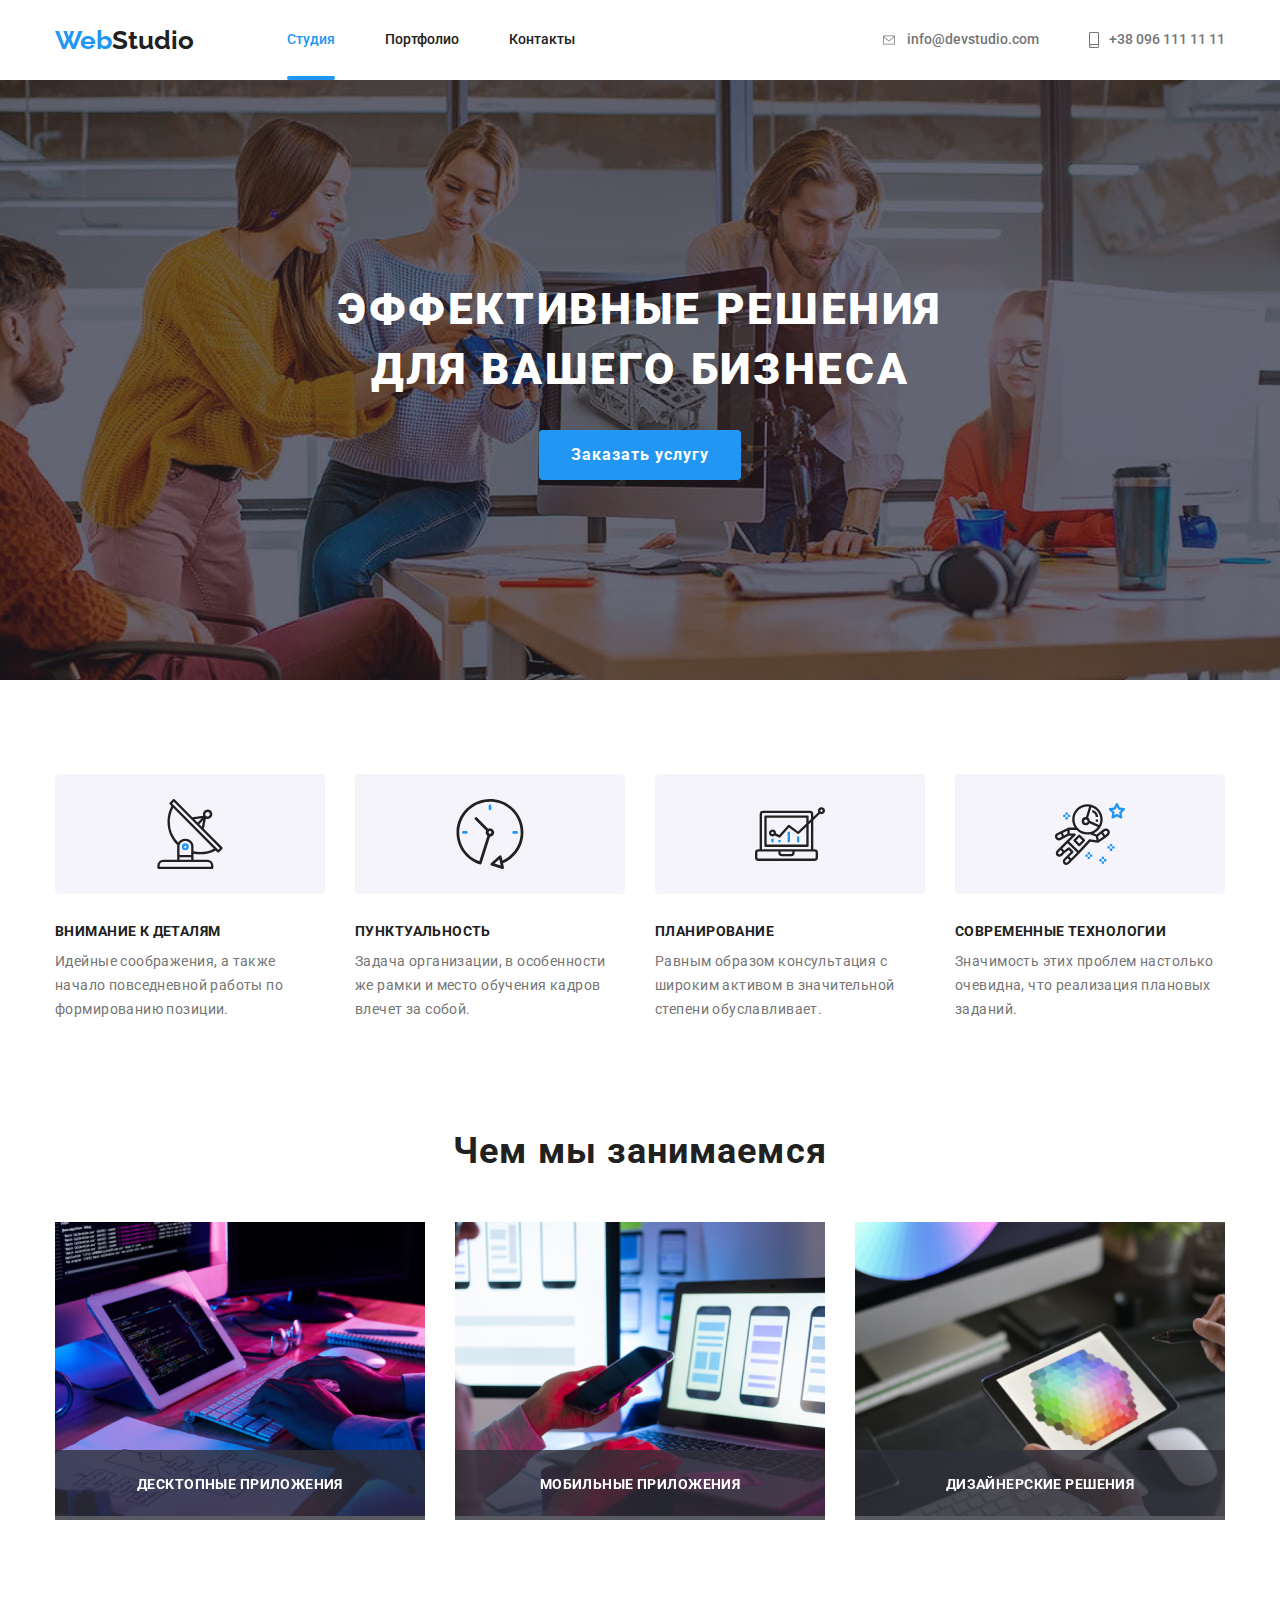
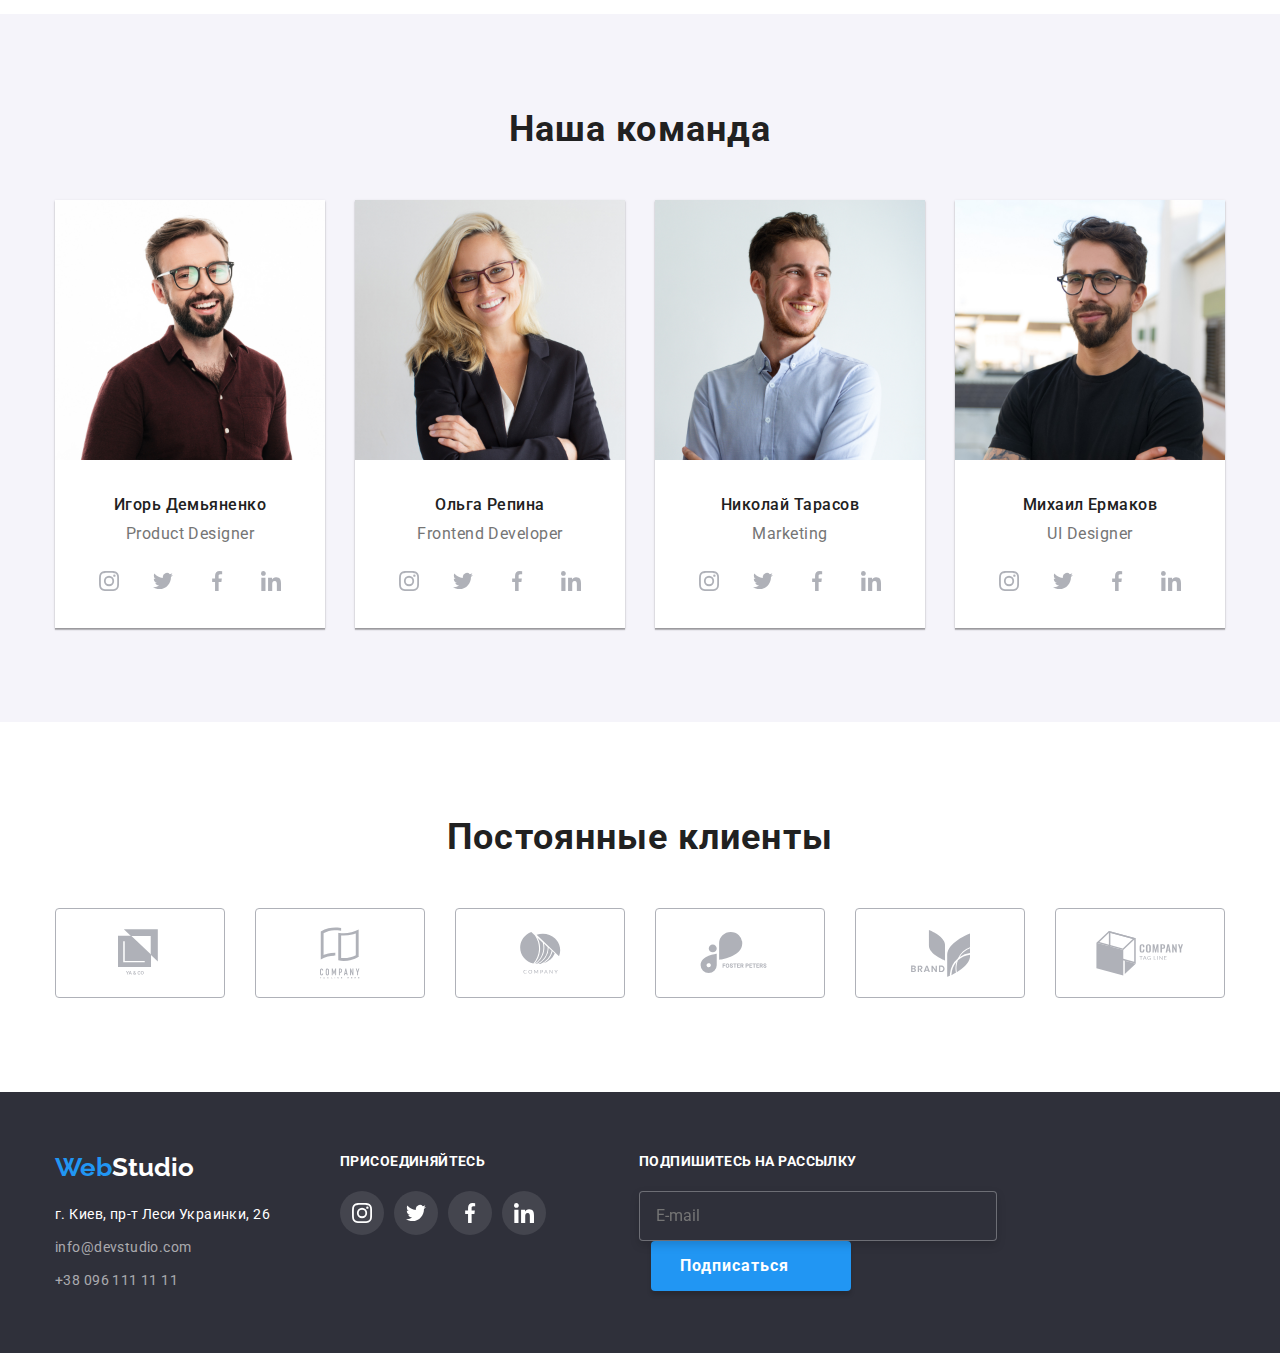
==== index.html @ e648db48 "add form to footer" ====
<!DOCTYPE html>
<html lang="ru">
<head>
    <meta charset="UTF-8">
    <meta name="viewport" content="width=device-width, initial-scale=1.0">
    <title>Document</title>
    <link rel="preconnect" href="https://fonts.gstatic.com">
    <link rel="preconnect" href="https://fonts.gstatic.com">
    <link href="https://fonts.googleapis.com/css2?family=Raleway:wght@700&family=Roboto:wght@400;500;700;900&display=swap"
      rel="stylesheet">
      <link rel="stylesheet" href="https://cdnjs.cloudflare.com/ajax/libs/modern-normalize/0.6.0/modern-normalize.min.css">
    <link rel="stylesheet" href="./css/style.css">
</head>
<body>
  
    <!-- Шапка сайта -->
    <header>
      <div class="container">
        <nav class="main-nav">
              <a href="" class="logo"><span class="logo-web">Web</span>Studio</a>
          <ul class="list-nav">
            <li class="item"><a href="./index.html" class="link transition current">Студия</a></li>
            <li class="item"><a href="./portfolio.html" class="link transition">Портфолио</a></li>
            <li class="item"><a href="" class="link transition">Контакты</a></li>
          </ul>
          <ul class="contact-nav">
            <li class="item">
              <a href="info@devstudio.com" class="link transition">
                <svg class="envelope-icon">
                  <use href="./images/symbol-defs-1.svg#icon-envelope-hover"></use>
                </svg>
                <p class="contact-name">info@devstudio.com</p>
              </a>
            </li>
            <li class="item">
              <a href="tel:+380961111111" class="link transition">
                <svg class="smartphone-icon">
                  <use href="./images/symbol-defs-1.svg#icon-smartphone"></use>
                </svg>
                <p class="contact-name">+38 096 111 11 11</p>
              </a>
            </li>
          </ul>
       </nav>
    </div>
    </header>

    <main>

      <!-- Секция Герой -->
      <section class="section-hero">
        <div class="container">
        <h1 class="title-hero">Эффективные решения <br> для вашего бизнеса</h1>
        <button class="button" href="" data-modal-open>Заказать услугу</button>
        <div class="backdrop is-hidden" data-modal>
          <div class="modal">
            <button class="button-close" data-modal-close>
              <svg width="11" height="11">
                <use href="./images/symbol-defs-1.svg#icon-vector-1"></use>
              </svg>
            </button>
          </div>
        </div>
        </div>
      </section>

      <!-- Секция особенностей -->
      <section>
        <!-- <h2></h2> -->
        <div class="container">
        <ul class="features">
          <li class="feature-item">
            <div class="container-icon">        
               <svg class="icon-feature">
                 <use href="./images/symbol-defs-1.svg#icon-antenna"></use>
               </svg>
            </div>
            <h3 class="title-feature">Внимание к деталям</h3>
            <p class="feature-description">Идейные соображения, а также начало повседневной работы по формированию позиции.</p>
          </li>
          <li class="feature-item">
            <div class="container-icon">
              <svg class="icon-feature">
                <use href="./images/symbol-defs-1.svg#icon-clock"></use>
              </svg>
            </div>
            <h3 class="title-feature">Пунктуальность</h3>
            <p class="feature-description">Задача организации, в особенности же рамки и место обучения кадров влечет за собой.</p>
          </li>
          <li class="feature-item">
            <div class="container-icon">
              <svg class="icon-feature">
                <use href="./images/symbol-defs-1.svg#icon-diagram"></use>
              </svg>
            </div>
            <h3 class="title-feature">Планирование</h3>
            <p class="feature-description">Равным образом консультация с широким активом в значительной степени обуславливает.</p>
          </li>
          <li class="feature-item">
            <div class="container-icon">
              <svg class="icon-feature">
                <use href="./images/symbol-defs-1.svg#icon-astronaut"></use>
              </svg>
            </div>
            <h3 class="title-feature">Современные технологии</h3>
            <p class="feature-description">Значимость этих проблем настолько очевидна, что реализация плановых заданий.</p>
          </li>
        </ul>
        </div>
      </section>

      <!-- Секция Чем мы занимаемся -->
      <section>
        <h2 class="title-section-work">Чем мы занимаемся</h2>
        <div class="container">
        <ul class="list-work">
          <li class="item-work">
            <img src="./images/box-1.png" alt="" width="370">
            <p class="text-work">Десктопные приложения</p>
          </li>
          <li class="item-work">
            <img src="./images/box-2.png" alt="" width="370">
            <p class="text-work">Мобильные приложения</p>
          </li>
          <li class="item-work">
            <img src="./images/box-3.png" alt="" width="370">
            <p class="text-work">Дизайнерские решения</p>
          </li>
        </ul>
        </div>
      </section>

      <!-- Секция Наша команда -->
      <section class="team">
        <div class="container">
          <h2 class="title-section">Наша команда</h2>
          <ul class="team-list">
            <li class="team-item">
              <img src="./images/img.jpg" alt="" width="270">
              <h3 class="title-team">Игорь Демьяненко</h3>
              <p class="team-profession">Product Designer</p>
              <ul class="list-team-icon">
                <li class="list-icon">
                  <a class="link-icon transition" href="">
                    <svg class="team-icon">
                      <use href="./images/symbol-defs-1.svg#icon-instagram-1"></use>
                    </svg>
                 </a>
               </li>
               <li class="list-icon">
                <a class="link-icon transition" href="">
                  <svg class="team-icon">
                    <use href="./images/symbol-defs-1.svg#icon-twitter-1"></use>
                  </svg>
                </a>
               </li>
               <li class="list-icon">
                <a class="link-icon transition" href="">
                  <svg class="team-icon">
                    <use href="./images/symbol-defs-1.svg#icon-facebook-2"></use>
                  </svg>
                </a>
               </li>
               <li class="list-icon">
                 <a class="link-icon transition" href="">
                   <svg class="team-icon">
                     <use href="./images/symbol-defs-1.svg#icon-linkedin-2"></use>
                   </svg>
                 </a>
               </li>
              </ul>
            </li>
            <li class="team-item">
               <img src="./images/img-11.jpg" alt="" width="270">
               <h3 class="title-team">Ольга Репина</h3>
               <p class="team-profession">Frontend Developer</p>
              <ul class="list-team-icon">
                <li class="list-icon">
                  <a class="link-icon transition" href="">
                    <svg class="team-icon">
                      <use href="./images/symbol-defs-1.svg#icon-instagram-1"></use>
                    </svg>
                  </a>
                </li>
                <li class="list-icon">
                  <a class="link-icon transition" href="">
                    <svg class="team-icon">
                      <use href="./images/symbol-defs-1.svg#icon-twitter-1"></use>
                    </svg>
                  </a>
                </li>
                <li class="list-icon">
                  <a class="link-icon transition" href="">
                    <svg class="team-icon">
                      <use href="./images/symbol-defs-1.svg#icon-facebook-2"></use>
                    </svg>
                  </a>
                </li>
                <li class="list-icon">
                  <a class="link-icon transition" href="">
                    <svg class="team-icon">
                      <use href="./images/symbol-defs-1.svg#icon-linkedin-2"></use>
                    </svg>
                  </a>
                </li>
              </ul>
            </li>
            <li class="team-item">
               <img src="./images/img-12.jpg" alt="" width="270">
               <h3 class="title-team">Николай Тарасов</h3>
               <p class="team-profession">Marketing</p>
              <ul class="list-team-icon">
                <li class="list-icon">
                  <a class="link-icon transition" href="">
                    <svg class="team-icon">
                      <use href="./images/symbol-defs-1.svg#icon-instagram-1"></use>
                    </svg>
                  </a>
                </li>
                <li class="list-icon">
                  <a class="link-icon transition" href="">
                    <svg class="team-icon">
                      <use href="./images/symbol-defs-1.svg#icon-twitter-1"></use>
                    </svg>
                  </a>
                </li>
                <li class="list-icon">
                  <a class="link-icon transition" href="">
                    <svg class="team-icon">
                      <use href="./images/symbol-defs-1.svg#icon-facebook-2"></use>
                    </svg>
                  </a>
                </li>
                <li class="list-icon">
                  <a class="link-icon transition" href="">
                    <svg class="team-icon">
                      <use href="./images/symbol-defs-1.svg#icon-linkedin-2"></use>
                    </svg>
                  </a>
                </li>
              </ul>
            </li>
            <li class="team-item">
              <img src="./images/img-13.jpg" alt="" width="270">
              <h3 class="title-team">Михаил Ермаков</h3>
              <p class="team-profession">UI Designer</p>
              <ul class="list-team-icon">
                <li class="list-icon">
                  <a class="link-icon transition" href="">
                    <svg class="team-icon">
                      <use href="./images/symbol-defs-1.svg#icon-instagram-1"></use>
                    </svg>
                  </a>
                </li>
                <li class="list-icon">
                  <a class="link-icon transition" href="">
                    <svg class="team-icon">
                      <use href="./images/symbol-defs-1.svg#icon-twitter-1"></use>
                    </svg>
                  </a>
                </li>
                <li class="list-icon">
                  <a class="link-icon transition" href="">
                    <svg class="team-icon">
                      <use href="./images/symbol-defs-1.svg#icon-facebook-2"></use>
                    </svg>
                  </a>
                </li>
                <li class="list-icon">
                  <a class="link-icon transition" href="">
                    <svg class="team-icon">
                      <use href="./images/symbol-defs-1.svg#icon-linkedin-2"></use>
                    </svg>
                  </a>
                </li>
              </ul>
           </li>
          </ul>
        </div>
      </section>

      <!-- Секция постоянные клиенты -->
      <section>
        <div class="container">
          <h2 class="title-section">Постоянные клиенты</h2>
           <ul class="client-list">
             <li class="client-item">
               <a class="client-link transition" href="">
                 <svg class="client-icon" width="44" height="49">
                   <use href="./images/symbol-defs-1.svg#icon-logo-1"></use>
                 </svg>
               </a>
              </li>
              <li class="client-item">
              <a class="client-link transition" href="">
                <svg class="client-icon" width="40" height="52">
                  <use href="./images/symbol-defs-1.svg#icon-logo-2"></use>
                </svg>
              </a>
              </li>
              <li class="client-item">
              <a class="client-link transition" href="">
                <svg class="client-icon" width="41" height="42">
                  <use href="./images/symbol-defs-1.svg#icon-logo-3"></use>
                </svg>
              </a>
              </li>
              <li class="client-item">
              <a class="client-link transition" href="">
                <svg class="client-icon" width="80" height="42">
                  <use href="./images/symbol-defs-1.svg#icon-logo-4"></use>
                </svg>
              </a>
              </li>
              <li class="client-item">
              <a class="client-link transition" href="">
                <svg class="client-icon" width="59" height="47">
                  <use href="./images/symbol-defs-1.svg#icon-logo-5"></use>
                </svg>
              </a>
              </li>
              <li class="client-item">
              <a class="client-link transition" href="">
                <svg class="client-icon" width="88" height="45">
                  <use href="./images/symbol-defs-1.svg#icon-logo-6"></use>
                </svg>
              </a>
              </li>
           </ul>
        </div>
      </section>
    </main>

    <!-- Футер -->
    <footer class="footer">
      <div class="container footer-container">
        <div>
      <a href="" class="logo"><span class="logo-web">Web</span><span class="logo-studio">Studio</span>
      </a>
      <address class="address">
        <ul class="address-footer">
          <li class="contact-address"><p>г. Киев, пр-т Леси Украинки, 26</p></li>
          <li class="footer-mail"><a href="">info@devstudio.com</a></li>
          <li><a href="">+38 096 111 11 11</a></li>
        </ul>
      </address>
      </div>
      <div class="footer-socials">
        <b class="join">Присоединяйтесь</b>
        <ul class="social-list">
          <li class="social-item">
            <a class="social-link transition" href="">
              <svg class="social-icon">
                <use href="./images/symbol-defs-1.svg#icon-instagram-2"></use>
              </svg>
            </a>
          </li>
          <li class="social-item">
            <a class="social-link transition" href="">
              <svg class="social-icon">
                <use href="./images/symbol-defs-1.svg#icon-twitter-2"></use>
              </svg>
            </a>
          </li>
          <li class="social-item">
            <a class="social-link transition" href="">
              <svg class="social-icon">
                <use href="./images/symbol-defs-1.svg#icon-facebook-1"></use>
              </svg>
            </a>
          </li>
          <li class="social-item">
            <a class="social-link transition" href="">
              <svg class="social-icon">
                <use href="./images/symbol-defs-1.svg#icon-linkedin-1"></use>
              </svg>
            </a>
          </li>
        </ul>
       </div>
          <form class="footer-form">
            <b class="join">Подпишитесь на рассылку</b>
            <div class="form-mail">
              <label for="mail"></label>
              <input type="email" name="mail" placeholder="E-mail" id="mail">
            </div>
            <button type="button" class="footer-button">Подписаться</button>
           </form>
     </div>
    </footer>

    <script src="./js/modal.js"></script>
</body>
 </html>
---- css/style.css ----
:root {
  /* background */
  --primary-white-color: #ffffff;
  --c-dark-color: #2f303a;
  --c-light-grey-color: #f5f4fa;
  --link-accent-color: var(--accent-color);
  --social-icon-color: rgb(255, 255, 255, 0.1);
  --overlay-accent-color: rgba(33, 150, 243, 0.9);
  --backdrop-grey-color: rgb(47, 48, 58, 0.5);

  /* text */
  --primary-text-color: #212121;
  --title-text-color: #757575;
  --accent-color: #2196f3;
  --text-white-color: var(--primary-white-color);
  --text-black-color: #000000;
  --text-dark-color: rgb(255, 255, 255, 0.6);
  --main-icon-color: #afb1b8;
  --overlay-white-color: var(--primary-white-color);
  --section-work-color: rgba(47, 48, 58, 0.8);
}

/* Утилиты */

body {
  background-color: var(--primary-white-color);
  color: var(--primary-text-color);
  font-family: "Roboto", sans-serif;
}

a {
  color: inherit;
  text-decoration: none;
}

.transition {
  transition: color 250ms cubic-bezier(0.4, 0, 0.2, 1);
}

.container {
  width: 1200px;
  padding-left: 15px;
  padding-right: 15px;
  margin-left: auto;
  margin-right: auto;
  margin: 0 auto;
}

ul {
  padding: 0;
  margin: 0;
  list-style: none;
}

/* logo */

.logo {
  color: var(--primary-black-color);
  font-family: "Raleway", sans-serif;
  font-weight: 700;
  font-size: 26px;
  line-height: 1.19;
}

.logo-web {
  color: var(--accent-color);
}

.logo-studio {
  color: var(--text-white-color);
}

/* header */

.main-nav {
  display: flex;
  align-items: center;
}

.link {
  display: flex;
  align-items: center;
  padding-top: 32px;
  padding-bottom: 32px;
  font-weight: 500;
  font-size: 14px;
  line-height: 1.14;
}

.list-nav {
  display: flex;
  margin-left: 93px;
}

.list-nav .item:not(:last-child) {
  margin-right: 50px;
}

.contact-nav {
  display: flex;
  margin-left: auto;
  color: var(--title-text-color);
}

.contact-nav .item + .item {
  margin-left: 50px;
}

.link:hover,
.link:focus {
  color: var(--accent-color);
}

.list-nav .link.current {
  color: var(--accent-color);
}

.current {
  position: relative;
}

.current::after {
  content: "";
  position: absolute;
  left: 0;
  bottom: 0;
  width: 100%;
  height: 4px;
  background-color: var(--accent-color);
  border-radius: 2px;
}

.envelope-icon {
  margin-right: 10px;
  fill: currentColor;
  width: 16px;
  height: 12px;
}

.smartphone-icon {
  margin-right: 10px;
  fill: currentColor;
  width: 10px;
  height: 16px;
}

.contact-name {
  margin: 0;
}

/* Section Hero */

.section-hero {
  max-width: 1600px;
  height: 600px;
  padding: 200px 0;
  margin-left: auto;
  margin-right: auto;
  background-color: var(--c-dark-color);
  background-image: linear-gradient(
      to right,
      rgba(47, 48, 58, 0.4),
      rgba(47, 48, 58, 0.4)
    ),
    url("../images/Img31.jpg");
  background-repeat: no-repeat;
  background-position: center;
  background-size: cover;
  text-align: center;
}

.title-hero {
  margin-bottom: 30px;
  margin-top: 0;
  color: var(--text-white-color);
  font-weight: 900;
  font-size: 44px;
  line-height: 1.36;
  text-align: center;
  text-transform: uppercase;
  letter-spacing: 0.06em;
}

.button {
  display: inline-block;
  padding: 10px 32px;
  background-color: var(--accent-color);
  color: var(--text-white-color);
  font-weight: 700;
  font-size: 16px;
  line-height: 1.87;
  letter-spacing: 0.06em;
  border-radius: 4px;
  border: none;
  cursor: pointer;
}

/* Section features */

.features {
  display: flex;
  padding-top: 94px;
  padding-bottom: 94px;
}

.container-icon {
  margin-bottom: 30px;
  padding: 25px 100px;
  height: 120px;
  background-color: var(--c-light-grey-color);
  border-radius: 4px;
}

.icon-feature {
  width: 70px;
  height: 70px;
  margin: 0;
}

.features .feature-item {
  width: 270px;
}

.features .feature-item:not(:last-child) {
  margin-right: 30px;
}

.title-feature {
  margin-top: 0;
  margin-bottom: 10px;
  font-weight: 700;
  font-size: 14px;
  line-height: 1.14;
  letter-spacing: 0.03em;
  text-transform: uppercase;
}

.feature-description {
  margin-top: 10px;
  color: var(--title-text-color);
  font-size: 14px;
  line-height: 1.71;
  letter-spacing: 0.03em;
}

/* Section Чем мы занимаемся */

.title-section-work {
  margin-bottom: 50px;
  margin-top: 0;
  font-weight: 700;
  font-size: 36px;
  line-height: 1.17;
  text-align: center;
  letter-spacing: 0.03em;
}

.list-work {
  display: flex;
  align-items: center;
  padding-bottom: 94px;
}

.item-work {
  position: relative;
}

.list-work .item-work:not(:last-child) {
  margin-right: 30px;
}

.text-work {
  position: absolute;
  bottom: 0;
  margin: 0;
  padding-top: 27px;
  padding-bottom: 27px;
  height: 70px;
  width: 100%;
  font-weight: 700;
  font-size: 14px;
  line-height: 1.14;
  text-align: center;
  letter-spacing: 0.03em;
  text-transform: uppercase;

  color: var(--text-white-color);
  background-color: var(--section-work-color);
}

/* Section our team */

.team {
  background-color: var(--c-light-grey-color);
}

.title-section {
  margin-bottom: 50px;
  margin-top: 0;
  padding-top: 94px;
  font-weight: 700;
  font-size: 36px;
  line-height: 1.17;
  text-align: center;
  letter-spacing: 0.03em;
}

.team-list {
  display: flex;
  align-items: center;
  padding-bottom: 94px;
}

.team-list .team-item:not(:last-child) {
  margin-right: 30px;
}

.team-item {
  padding-bottom: 30px;
  height: 428px;
  background-color: var(--primary-white-color);
  box-shadow: 0px 1px 3px rgba(0, 0, 0, 0.12), 0px 1px 1px rgba(0, 0, 0, 0.14),
    0px 2px 1px rgba(0, 0, 0, 0.2);
}

.title-team {
  margin-top: 30px;
  margin-bottom: 10px;
  font-weight: 500;
  font-size: 16px;
  line-height: 1.19;
  letter-spacing: 0.03em;
  text-align: center;
}

.team-profession {
  margin-top: 0;
  color: var(--title-text-color);
  font-size: 16px;
  line-height: 1.19;
  letter-spacing: 0.03em;
  text-align: center;
}

/* Modal */

.backdrop {
  position: fixed;
  top: 0;
  left: 0;
  width: 100%;
  height: 100%;
  background-color: var(--backdrop-grey-color);

  opacity: 1;
  transition: opacity 250ms cubic-bezier(0.4, 0, 0.2, 1);
}

.backdrop.is-hidden {
  opacity: 0;
  pointer-events: none;
}

.backdrop.is-hidden .modal {
  transform: translate(-50%, -50%) scale(0.9);
}

.modal {
  position: absolute;
  top: 50%;
  left: 50%;

  min-width: 528px;
  min-height: 581px;
  background-color: var(--primary-white-color);
  box-shadow: 0px 1px 3px rgba(0, 0, 0, 0.12), 0px 1px 1px rgba(0, 0, 0, 0.14),
    0px 2px 1px rgba(0, 0, 0, 0.2);
  border-radius: 4px;

  transform: translate(-50%, -50%) scale(1);
  transition: transform 250ms cubic-bezier(0.4, 0, 0.2, 1);
}

.button-close {
  position: absolute;
  top: 8px;
  right: 8px;
  width: 30px;
  height: 30px;
  background-color: var(--primary-white-color);
  border: 1px solid rgba(0, 0, 0, 0.1);
  border-radius: 50%;
  cursor: pointer;
}

.list-team-icon {
  display: flex;
  margin-left: 32px;
  margin-right: 32px;
  margin-bottom: 30px;
}

.list-team-icon .list-icon:not(:last-child) {
  margin-right: 10px;
}

.list-icon {
  width: 44px;
  height: 44px;
}

.link-icon {
  display: flex;
  align-items: center;
  justify-content: center;
  width: 44px;
  height: 44px;
  border-radius: 50%;
}

.link-icon {
  background-color: var(--primary-white-color);
  fill: var(--main-icon-color);
  transition-property: background-color;
}

.link-icon:hover,
.link-icon:focus {
  background-color: var(--link-accent-color);
  fill: var(--text-white-color);
}

.team-icon {
  width: 20px;
  height: 20px;
}

/* Clients Section */

.client-list {
  display: flex;
  padding-bottom: 94px;
}

.client-item {
  width: 170px;
  height: 90px;
}

.client-item:not(:last-child) {
  margin-right: 30px;
}

.client-link {
  display: flex;
  justify-content: center;
  align-items: center;
  border: 1px solid #afb1b8;
  box-sizing: border-box;
  border-radius: 4px;
  height: 100%;
  fill: var(--main-icon-color);
  transition-property: border-color;
}

.client-link:hover,
.client-link:focus {
  fill: var(--accent-color);
  border-color: var(--accent-color);
}

/* Footer */

.footer {
  background-color: var(--c-dark-color);
  padding-top: 60px;
  padding-bottom: 60px;
}

.footer-container {
  display: flex;
}

.address {
  display: flex;
  flex-direction: column;
}

.address-footer {
  color: var(--text-dark-color);
  font-style: normal;
  font-size: 14px;
  line-height: 1.71;
  letter-spacing: 0.03em;
}

.contact-address {
  margin-top: 20px;
  margin-bottom: 9px;
  color: var(--text-white-color);
}

.contact-address p {
  margin: 0;
}

.footer-mail {
  margin-bottom: 9px;
}

.footer-socials {
  margin-left: 70px;
}

.social-link {
  display: flex;
  align-items: center;
  justify-content: center;
  width: 44px;
  height: 44px;
  border-radius: 50%;
  background-color: var(--social-icon-color);
  transition-property: background-color;
}

.social-link:hover,
.social-link:focus {
  background-color: var(--link-accent-color);
}

.join {
  font-family: Roboto;
  font-style: normal;
  font-weight: 700;
  font-size: 14px;
  line-height: 1.14;
  letter-spacing: 0.03em;
  text-transform: uppercase;
  color: var(--text-white-color);
}

.social-list {
  display: flex;
  margin-top: 20px;
}

.social-list .social-item:not(:last-child) {
  margin-right: 10px;
}

.social-item {
  width: 44px;
  height: 44px;
}

.social-icon {
  width: 20px;
  height: 20px;
}

/* Footer Form */

.footer-form {
  margin-left: 93px;
  width: 570px;
  height: auto;
}

.form-mail {
  margin-top: 20px;
  margin-right: 0;
  width: 358px;
  height: 50px;
}

.form-mail input {
  position: absolute;
  width: 358px;
  height: 50px;

  padding-top: 15px;
  padding-bottom: 15px;
  padding-left: 16px;
  border: 1px solid rgba(255, 255, 255, 0.3);
  filter: drop-shadow(0px 4px 4px rgba(0, 0, 0, 0.15));
  border-radius: 4px;

  background-color: var(--c-dark-color);
}

.footer-button {
  display: flex;
  align-items: flex-end;
  padding-left: 29px;
  padding-top: 10px;
  padding-bottom: 10px;
  margin-left: 12px;
  width: 200px;
  background-color: var(--accent-color);
  color: var(--text-white-color);
  font-weight: 700;
  font-size: 16px;
  line-height: 1.87;
  letter-spacing: 0.06em;
  box-shadow: 0px 4px 4px rgba(0, 0, 0, 0.15);
  border-radius: 4px;
  border: none;
  cursor: pointer;
}

/* Section Hero Portfolio */

.portfolio-hero {
  padding-top: 94px;
  border-top: 1px solid #ececec;
}

.portfolio-list {
  display: flex;
  flex-wrap: wrap;
  padding-bottom: 94px;
}

.portfolio-item {
  width: calc((100% - 60px) / 3);
  margin-right: 30px;
  margin-bottom: 30px;
  transition-property: box-shadow;
}

.portfolio-item:hover,
.portfolio-item:focus {
  box-shadow: 0px 1px 1px rgba(0, 0, 0, 0.12), 0px 4px 4px rgba(0, 0, 0, 0.06),
    1px 4px 6px rgba(0, 0, 0, 0.16);
}

.portfolio-item:nth-child(3n) {
  margin-right: 0;
}

.portfolio-item:nth-last-child(-n + 3) {
  margin-bottom: 0;
}

.link-portfolio {
  display: block;
}

.portfolio-title {
  margin-bottom: 4px;
  color: var(--primary-text-color);
  font-weight: 700;
  font-size: 18px;
  line-height: 2;
  letter-spacing: 0.06em;
}

.portfolio-description {
  color: var(--title-text-color);
  font-weight: 400;
  font-size: 16px;
  line-height: 1.88;
  letter-spacing: 0.03em;
}

/* Button Portfolio */

.portfolio-list-button {
  display: flex;
  justify-content: center;
  margin-bottom: 50px;
}

.button-portfolio {
  padding: 6px 22px;
  background-color: var(--c-light-grey-color);
  color: var(--primary-text-color);
  font-family: inherit;
  font-weight: 500;
  font-size: 16px;
  line-height: 1.62;
  letter-spacing: 0.03em;
  border-radius: 4px;
  border-color: transparent;
  transition-property: background-color;
}

.button-portfolio:hover,
.button-portfolio:focus {
  background-color: var(--accent-color);
  color: var(--text-white-color);
}

.portfolio-list-button .button-item:not(:last-child) {
  margin-right: 8px;
}

/* Card */

.card {
  width: 370px;
  border-top-left-radius: 5px;
  border-top-right-radius: 5px;
}

.portfolio-thumb {
  position: relative;
  overflow: hidden;
}

.portfolio-overlay {
  position: absolute;
  top: 0;
  left: 0;
  width: 100%;
  height: 100%;
  background-color: var(--overlay-accent-color);
  transform: translateY(100%);
  opacity: 0;
  transition-property: transform;
}

.portfolio-overlay:hover {
  opacity: 1;
}

.card:hover .portfolio-overlay {
  transform: translateY(0);
  opacity: 1;
}

.text-overlay {
  display: flex;
  padding: 63px 24px;
  font-family: Roboto;
  font-style: normal;
  font-weight: 400;
  font-size: 18px;
  line-height: 1.55;
  letter-spacing: 0.03em;
  color: var(--overlay-white-color);

  position: absolute;
  transition: transform 250ms cubic-bezier(0.4, 0, 0.2, 1);
}

.card-image {
  display: block;
}

.card-content {
  padding: 20px 24px;
  background-color: var(--primary-white-color);
  border-bottom: 1px solid #eeeeee;
  border-left: 1px solid #eeeeee;
  border-right: 1px solid #eeeeee;
  box-sizing: border-box;
  border-bottom-right-radius: 5px;
  border-bottom-left-radius: 5px;
}
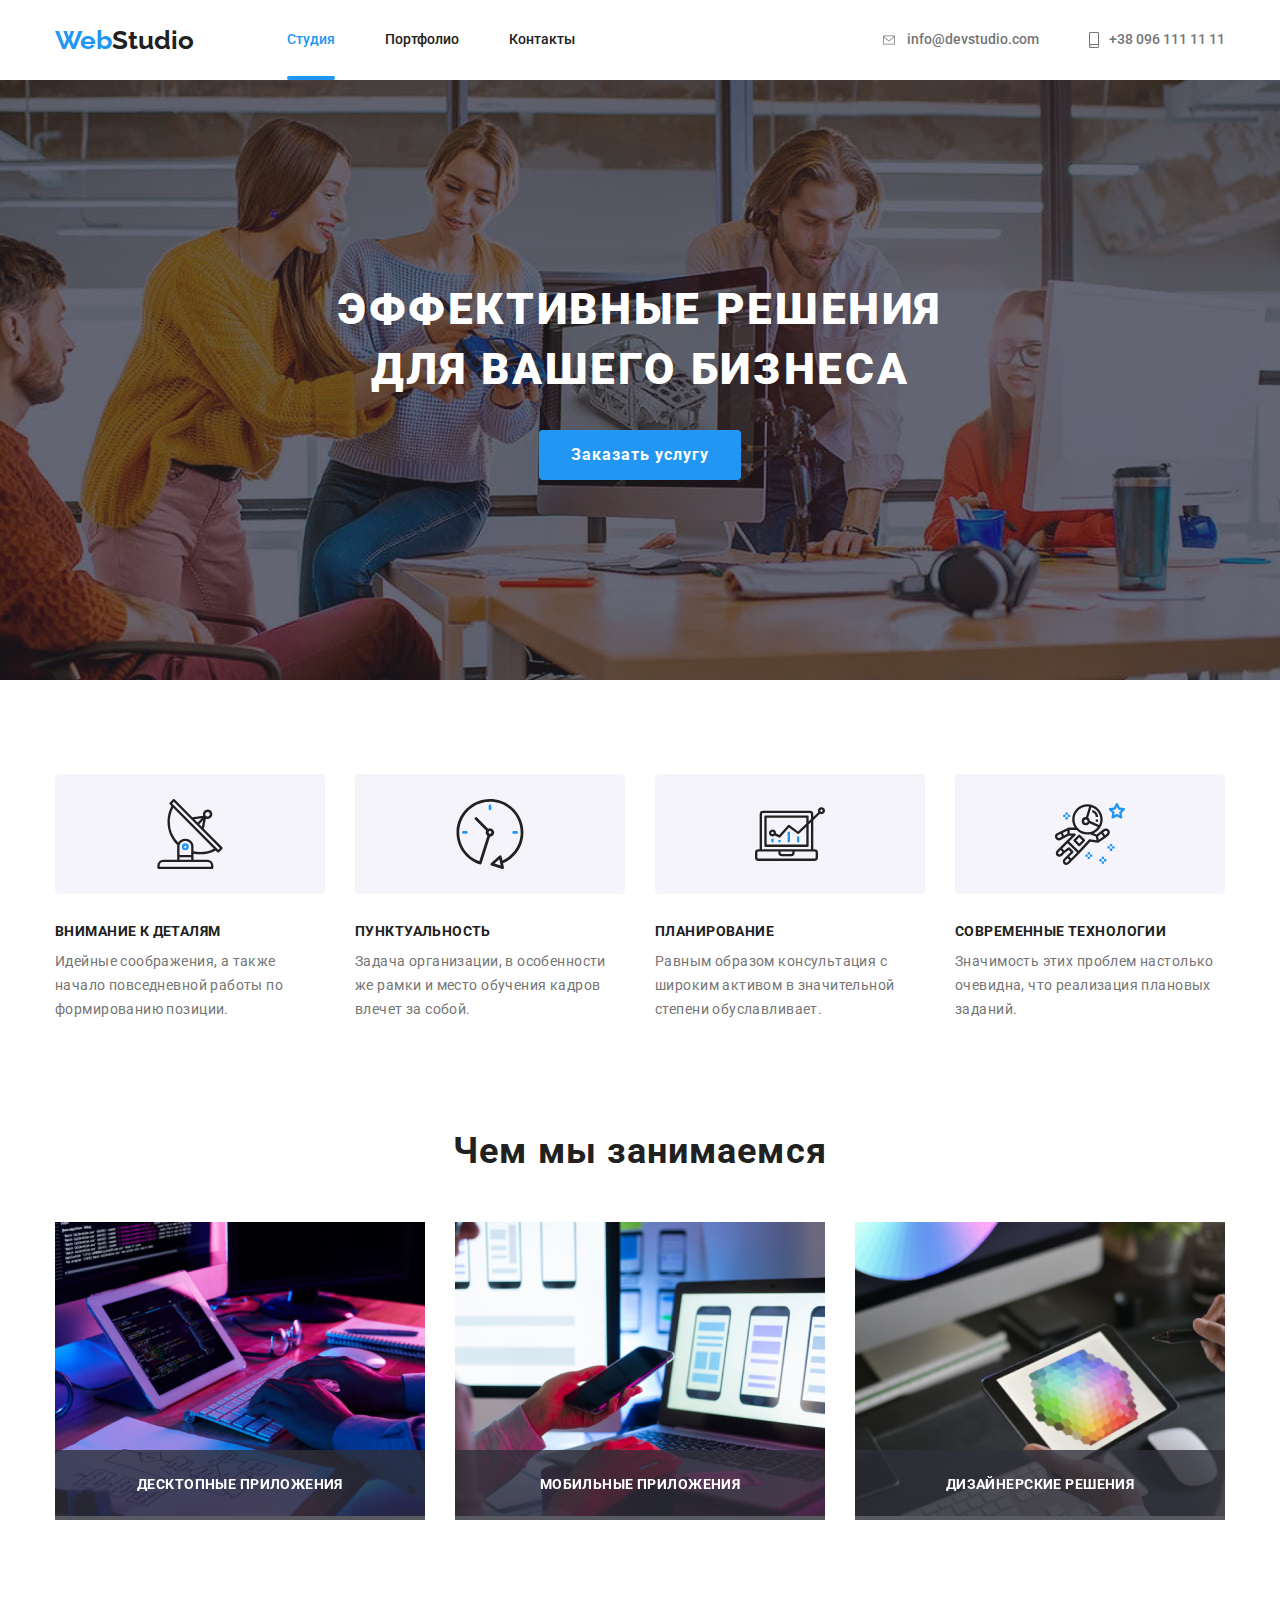
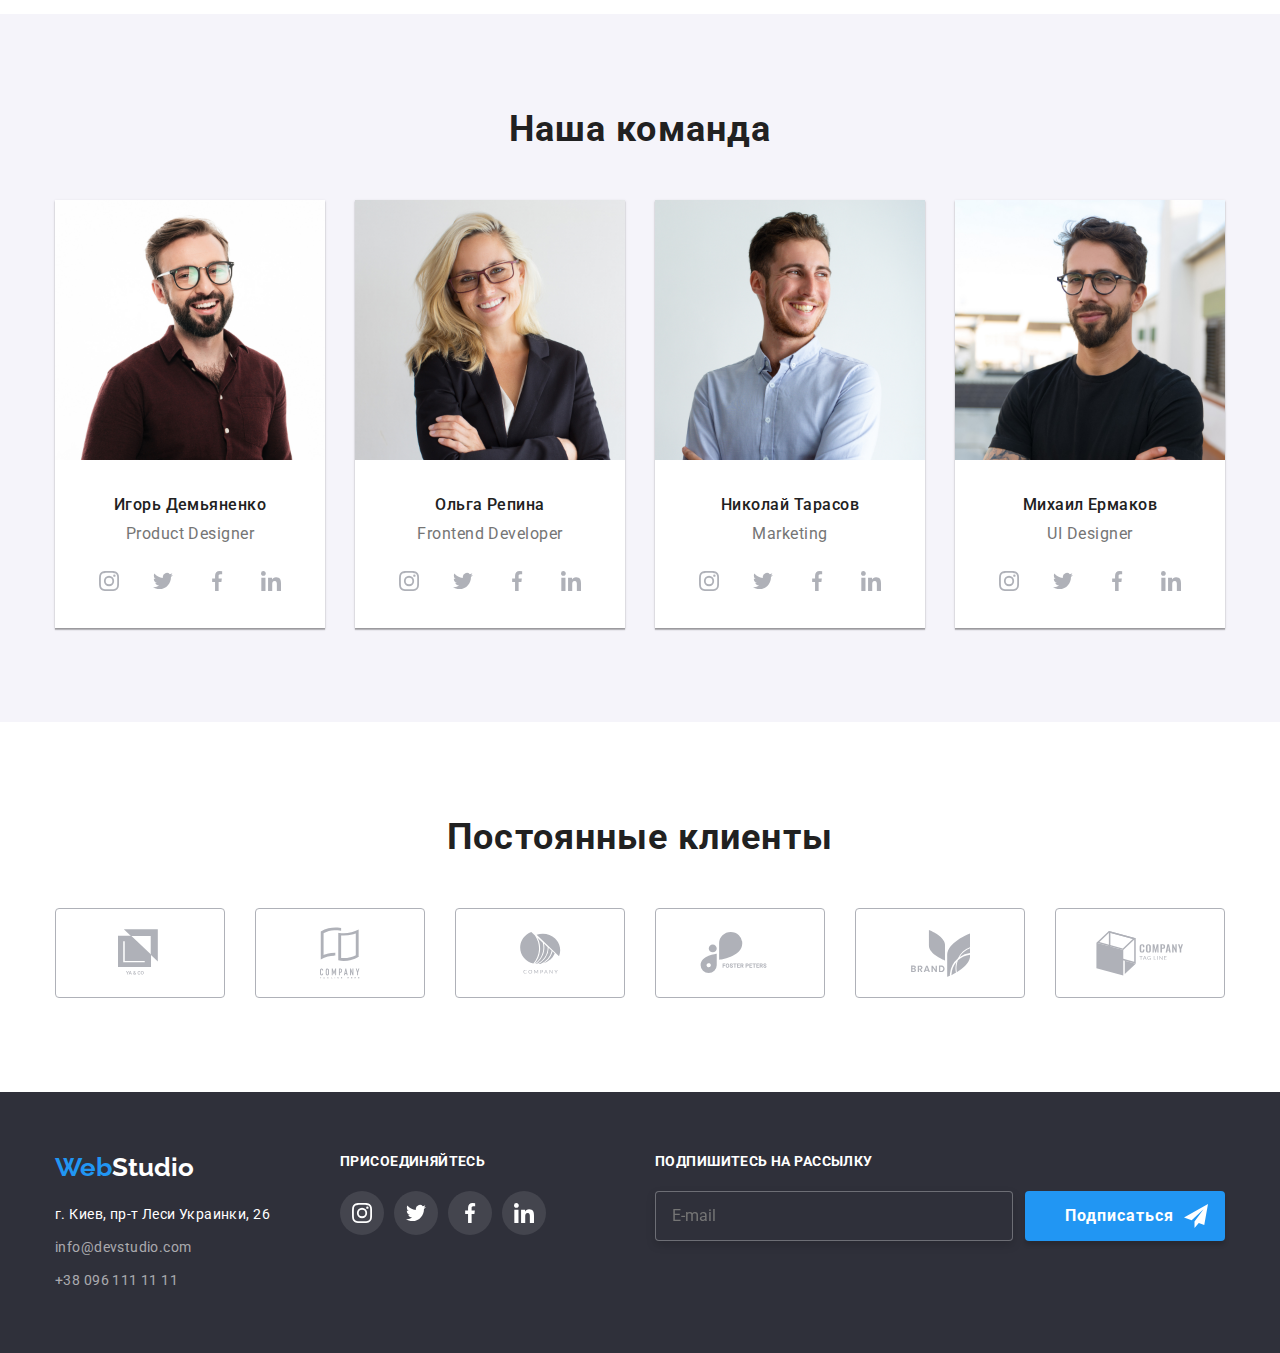
==== commit 2e2210fb: "add add styles to input and button to form-footer" ====
--- a/index.html
+++ b/index.html
@@ -381,10 +381,14 @@
           <form class="footer-form">
             <b class="join">Подпишитесь на рассылку</b>
             <div class="form-mail">
-              <label for="mail"></label>
-              <input type="email" name="mail" placeholder="E-mail" id="mail">
-            </div>
-            <button type="button" class="footer-button">Подписаться</button>
+              <input class="footer-input" type="email" name="mail" placeholder="E-mail" id="mail">
+              <button type="button" class="footer-button">
+                Подписаться
+                <svg class="form-icon">
+                  <use href="./images/symbol-defs-1.svg#icon-icon-send"></use>
+                </svg>
+              </button>
+            </div>
            </form>
      </div>
     </footer>
--- a/css/style.css
+++ b/css/style.css
@@ -510,6 +510,7 @@
 
 .footer-socials {
   margin-left: 70px;
+  margin-right: 93px;
 }
 
 .social-link {
@@ -561,23 +562,22 @@
 /* Footer Form */
 
 .footer-form {
-  margin-left: 93px;
+  margin-left: auto;
   width: 570px;
-  height: auto;
 }
 
 .form-mail {
+  display: flex;
+  align-items: center;
   margin-top: 20px;
-  margin-right: 0;
+}
+
+.footer-input {
+  display: flex;
+  justify-content: center;
+  align-items: flex-start;
   width: 358px;
   height: 50px;
-}
-
-.form-mail input {
-  position: absolute;
-  width: 358px;
-  height: 50px;
-
   padding-top: 15px;
   padding-bottom: 15px;
   padding-left: 16px;
@@ -590,12 +590,14 @@
 
 .footer-button {
   display: flex;
-  align-items: flex-end;
+  justify-content: center;
+  align-items: center;
   padding-left: 29px;
   padding-top: 10px;
   padding-bottom: 10px;
   margin-left: 12px;
   width: 200px;
+  height: 50px;
   background-color: var(--accent-color);
   color: var(--text-white-color);
   font-weight: 700;
@@ -606,6 +608,12 @@
   border-radius: 4px;
   border: none;
   cursor: pointer;
+}
+
+.form-icon {
+  width: 24px;
+  height: 24px;
+  margin-left: 10px;
 }
 
 /* Section Hero Portfolio */
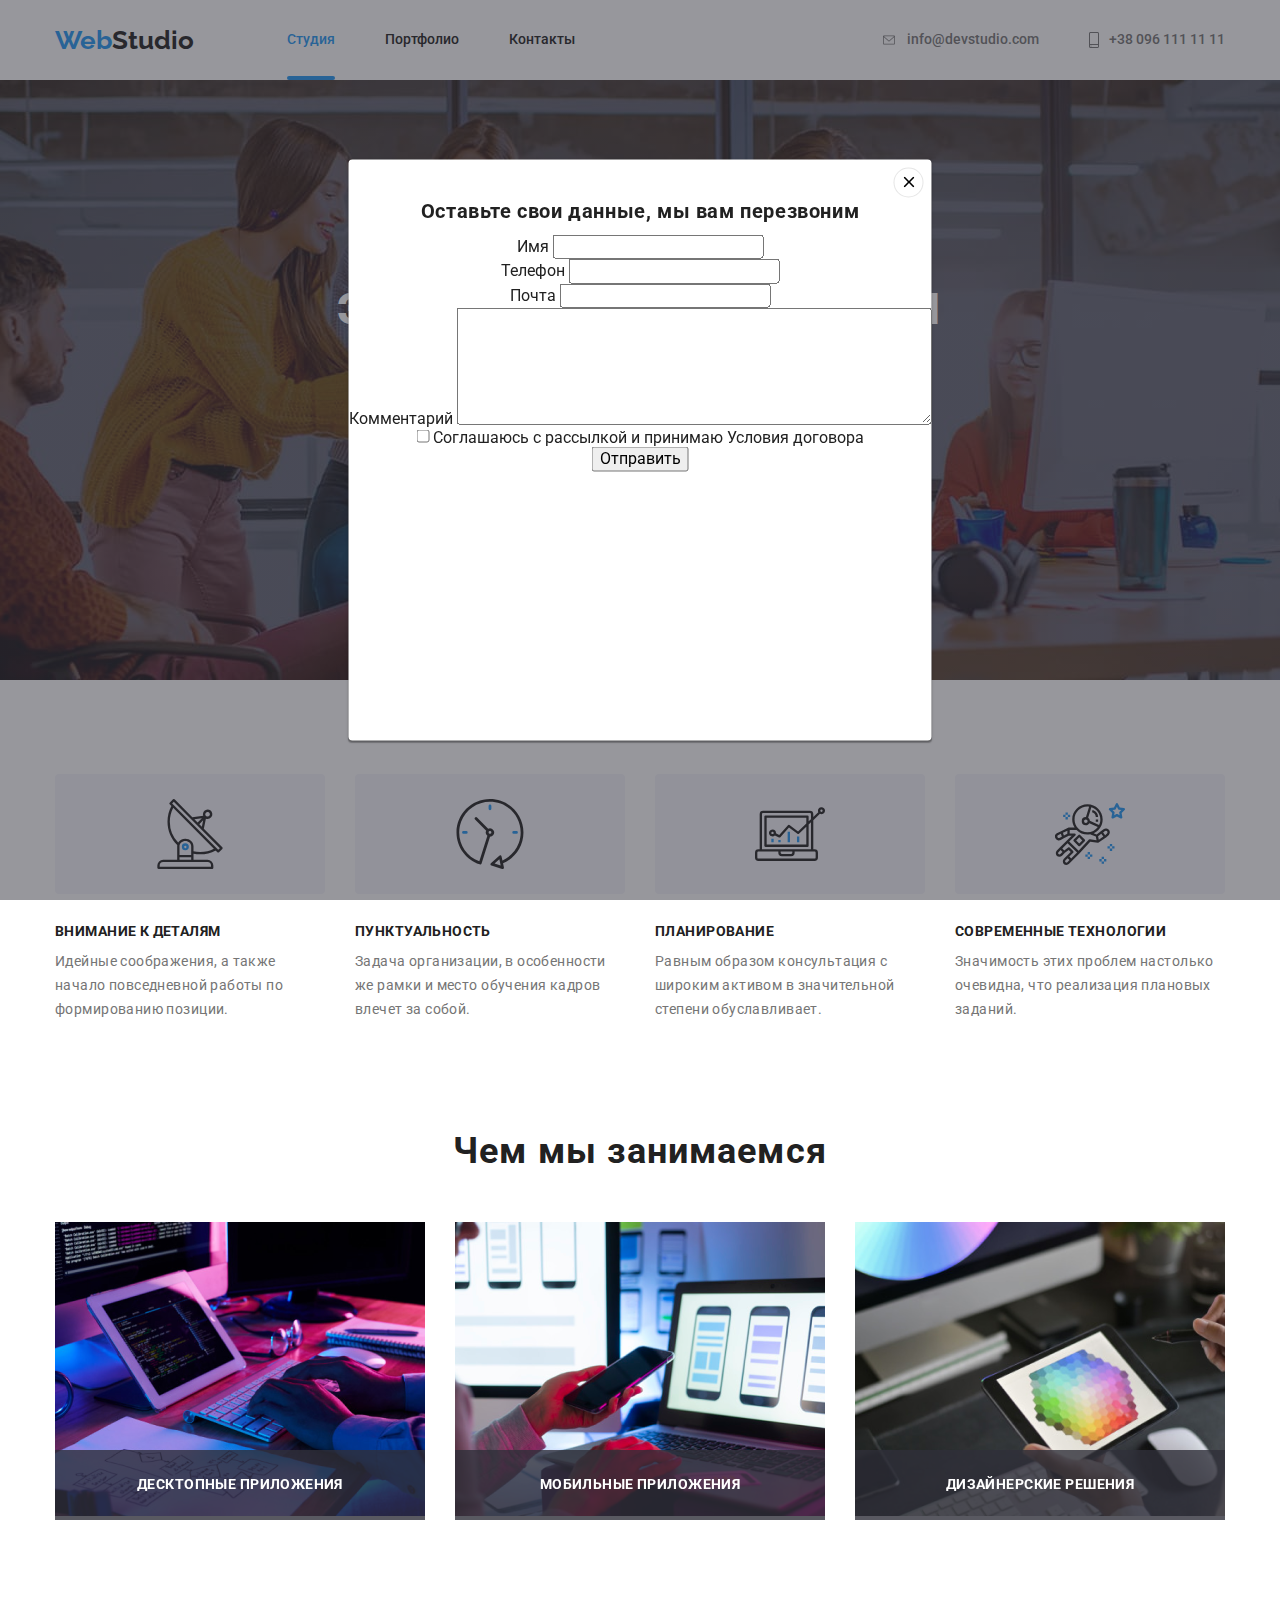
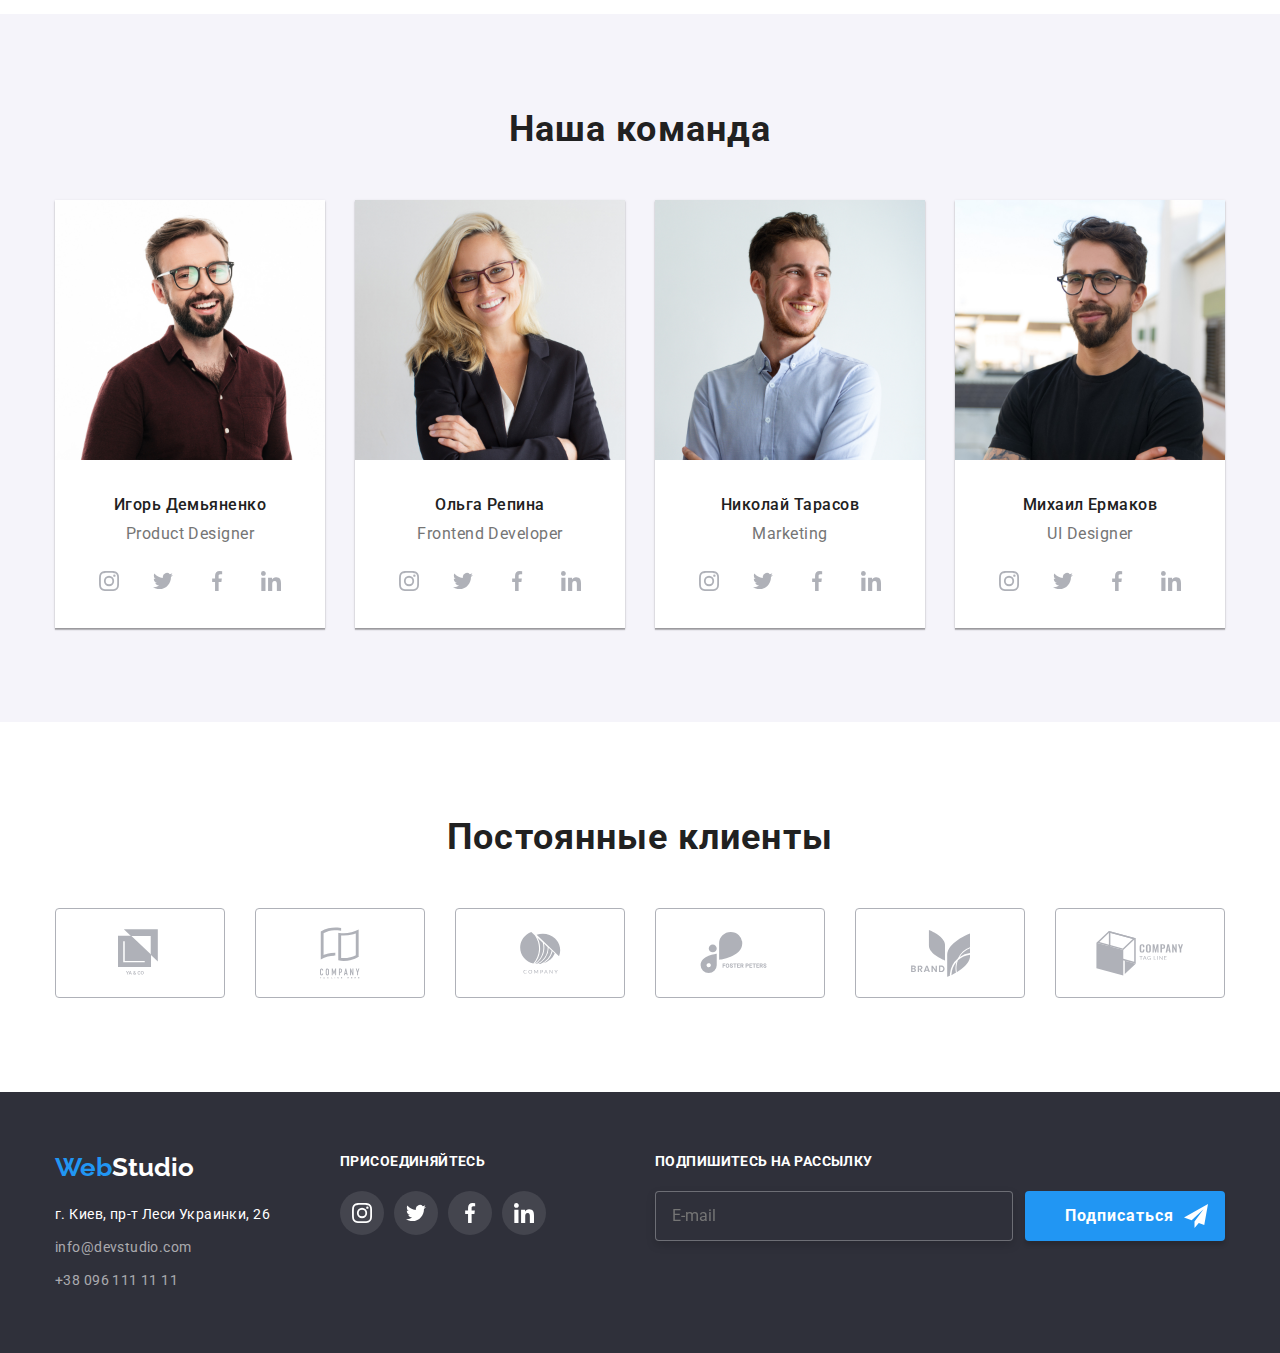
==== commit b459da2b: "add tags to modal in section hero" ====
--- a/index.html
+++ b/index.html
@@ -52,8 +52,30 @@
         <div class="container">
         <h1 class="title-hero">Эффективные решения <br> для вашего бизнеса</h1>
         <button class="button" href="" data-modal-open>Заказать услугу</button>
-        <div class="backdrop is-hidden" data-modal>
+        <div class="backdrop" data-modal>
           <div class="modal">
+            <p class="modal-feedback">Оставьте свои данные, мы вам перезвоним</p>
+            <div>
+              <label for="name">Имя</label>
+              <input type="text" name="name" id="name">
+            </div>
+            <div>
+              <label for="tel">Телефон</label>
+              <input type="tel" name="tel" id="tel">
+            </div>
+            <div>
+              <label for="mail">Почта</label>
+              <input type="email" name="mail" id="mail">
+            </div>
+            <div>
+              <label for="comment">Комментарий</label>
+              <textarea name="comment" id="comment" cols="50" rows="6"></textarea>
+            </div>
+            <div>
+              <input type="checkbox" name="policy" id="policy">
+              <label for="policy">Соглашаюсь с рассылкой и принимаю Условия договора</label>
+            </div>
+             <button type="submit">Отправить</button>
             <button class="button-close" data-modal-close>
               <svg width="11" height="11">
                 <use href="./images/symbol-defs-1.svg#icon-vector-1"></use>
--- a/css/style.css
+++ b/css/style.css
@@ -381,6 +381,15 @@
   transition: transform 250ms cubic-bezier(0.4, 0, 0.2, 1);
 }
 
+.modal-feedback {
+  margin-top: 40px;
+  margin-bottom: 12px;
+  font-weight: 700;
+  font-size: 20px;
+  line-height: 1.15;
+  letter-spacing: 0.03em;
+}
+
 .button-close {
   position: absolute;
   top: 8px;
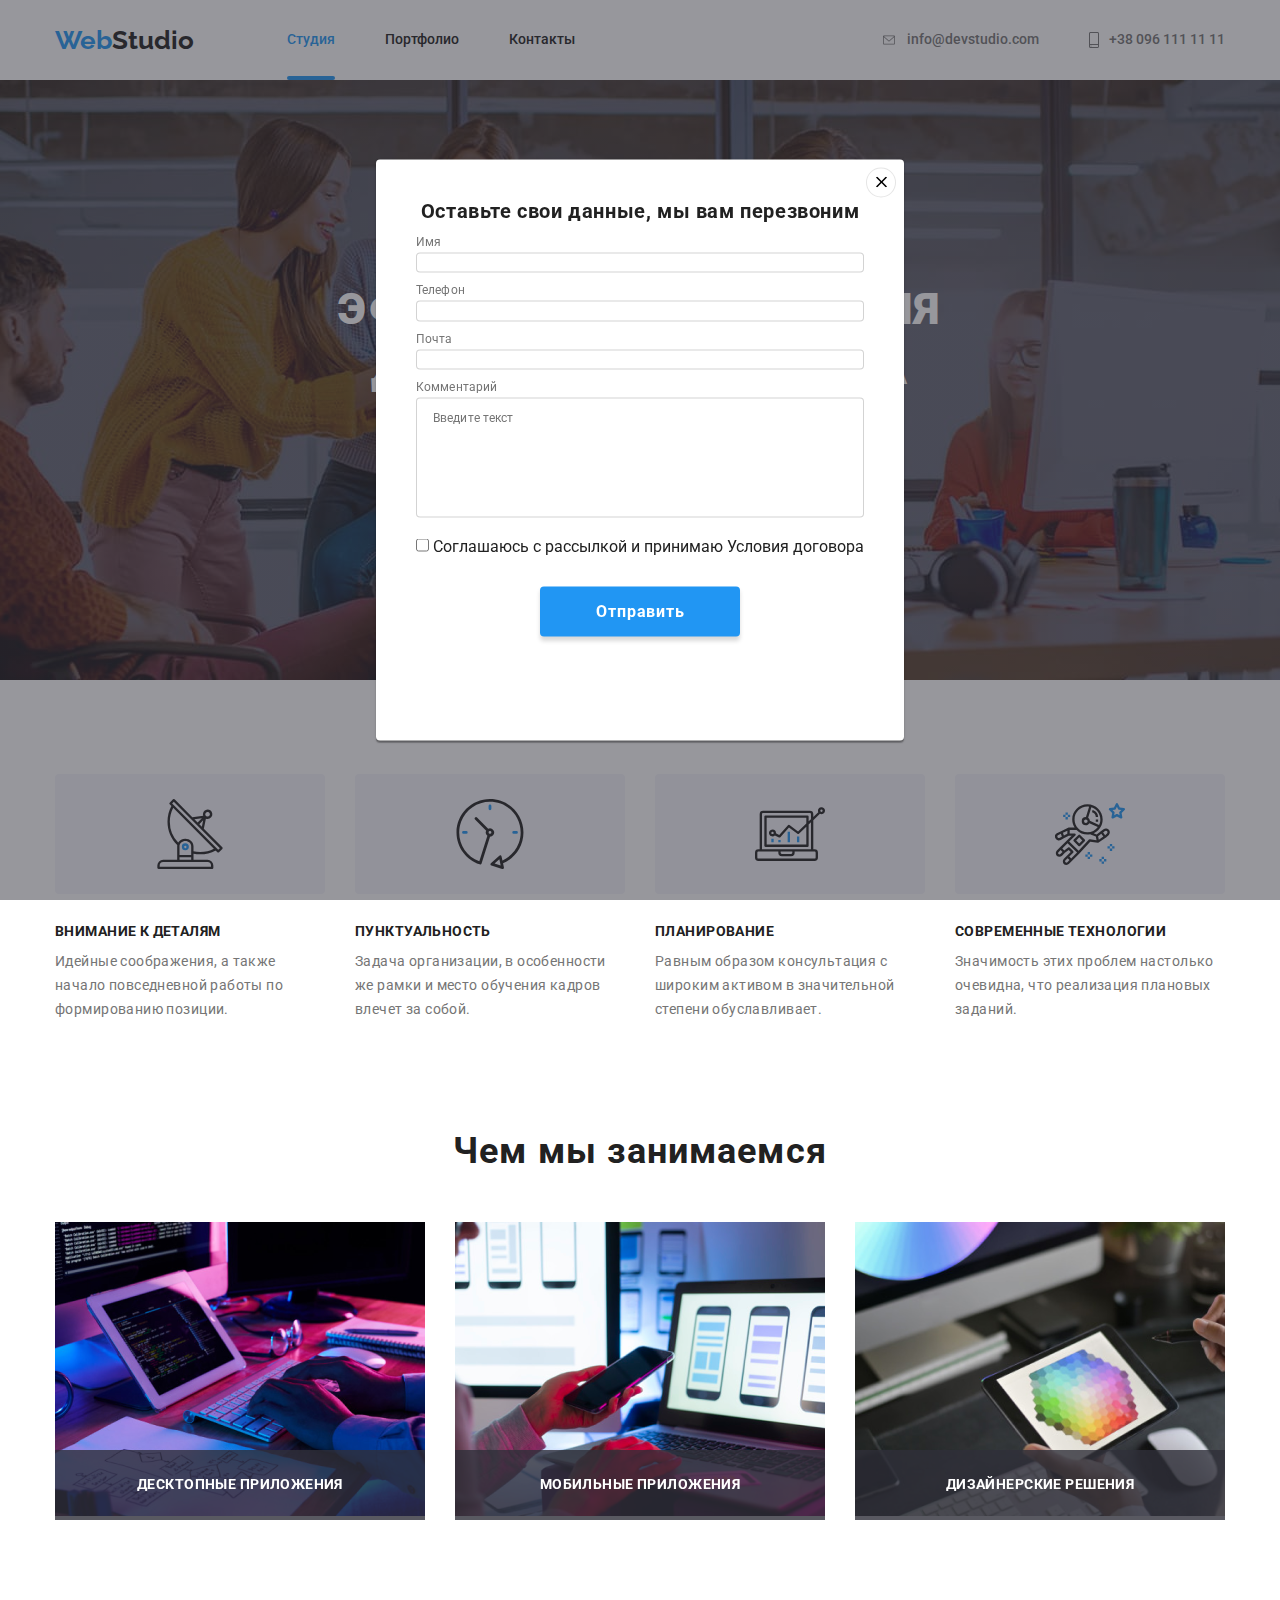
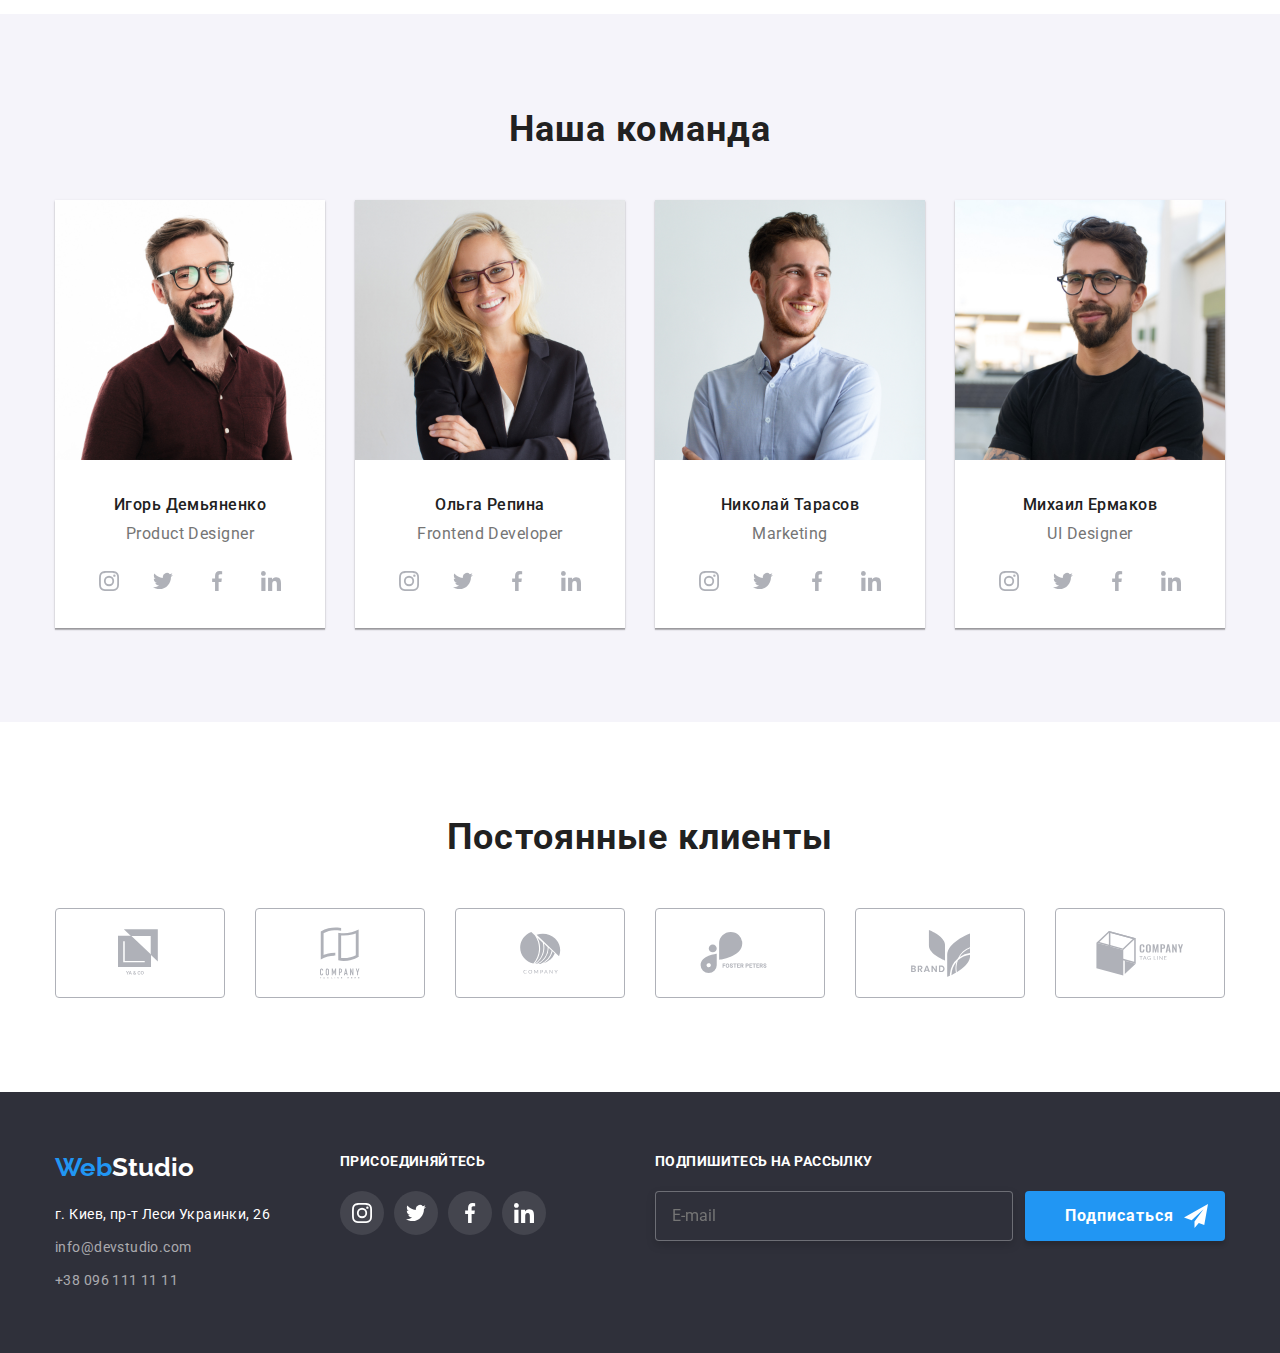
==== commit 68c89390: "add styles to modal form" ====
--- a/index.html
+++ b/index.html
@@ -54,28 +54,30 @@
         <button class="button" href="" data-modal-open>Заказать услугу</button>
         <div class="backdrop" data-modal>
           <div class="modal">
-            <p class="modal-feedback">Оставьте свои данные, мы вам перезвоним</p>
-            <div>
-              <label for="name">Имя</label>
-              <input type="text" name="name" id="name">
-            </div>
-            <div>
-              <label for="tel">Телефон</label>
-              <input type="tel" name="tel" id="tel">
-            </div>
-            <div>
-              <label for="mail">Почта</label>
-              <input type="email" name="mail" id="mail">
-            </div>
-            <div>
-              <label for="comment">Комментарий</label>
-              <textarea name="comment" id="comment" cols="50" rows="6"></textarea>
-            </div>
-            <div>
-              <input type="checkbox" name="policy" id="policy">
-              <label for="policy">Соглашаюсь с рассылкой и принимаю Условия договора</label>
-            </div>
-             <button type="submit">Отправить</button>
+            <form class="form">
+              <p class="form-feedback">Оставьте свои данные, мы вам перезвоним</p>
+              <div class="form-field">
+                <label for="name">Имя</label>
+                <input type="text" name="name" id="name">
+             </div>
+             <div class="form-field">
+                <label for="tel">Телефон</label>
+                <input type="tel" name="tel" id="tel">
+             </div>
+             <div class="form-field">
+               <label for="mail">Почта</label>
+               <input type="email" name="mail" id="mail">
+             </div>
+             <div class="form-field">
+               <label for="comment">Комментарий</label>
+               <textarea class="comment" name="comment" id="comment" placeholder="Введите текст"></textarea>
+             </div>
+             <div class="form-policy">
+                <input type="checkbox" name="policy" id="policy">
+                <label for="policy">Соглашаюсь с рассылкой и принимаю Условия договора</label>
+             </div>
+               <button class="form-button" type="submit">Отправить</button>
+           </form>
             <button class="button-close" data-modal-close>
               <svg width="11" height="11">
                 <use href="./images/symbol-defs-1.svg#icon-vector-1"></use>
--- a/css/style.css
+++ b/css/style.css
@@ -381,13 +381,80 @@
   transition: transform 250ms cubic-bezier(0.4, 0, 0.2, 1);
 }
 
-.modal-feedback {
-  margin-top: 40px;
+.form {
+  width: 448px;
+  margin: 40px;
+  padding-left: 0;
+}
+
+.form-feedback {
+  margin-top: 0;
   margin-bottom: 12px;
   font-weight: 700;
   font-size: 20px;
   line-height: 1.15;
   letter-spacing: 0.03em;
+}
+
+.form-field {
+  display: flex;
+  flex-direction: column;
+  margin-bottom: 10px;
+}
+
+.form-field label {
+  margin-bottom: 4px;
+  text-align: left;
+  font-weight: 400;
+  font-size: 12px;
+  line-height: 1.17;
+  letter-spacing: 0.01em;
+  color: var(--title-text-color);
+}
+
+.form-field input {
+  margin: 0;
+  padding: 0;
+  border: 1px solid rgba(33, 33, 33, 0.2);
+  border-radius: 4px;
+}
+
+textarea {
+  resize: none;
+  width: 100%;
+  border: 1px solid rgba(33, 33, 33, 0.2);
+  border-radius: 4px;
+}
+
+.comment {
+  width: 448px;
+  height: 120px;
+  padding: 12px 16px;
+  font-weight: 400;
+  font-size: 12px;
+  line-height: 1.17;
+  letter-spacing: 0.01em;
+  color: rgba(117, 117, 117, 0.5);
+}
+
+.form-policy {
+  margin-top: 20px;
+  margin-bottom: 30px;
+}
+
+.form-button {
+  display: inline-block;
+  padding: 10px 55px 10px 56px;
+  background-color: var(--accent-color);
+  color: var(--text-white-color);
+  font-weight: 700;
+  font-size: 16px;
+  line-height: 1.87;
+  letter-spacing: 0.06em;
+  box-shadow: 0px 4px 4px rgba(0, 0, 0, 0.15);
+  border-radius: 4px;
+  border: none;
+  cursor: pointer;
 }
 
 .button-close {
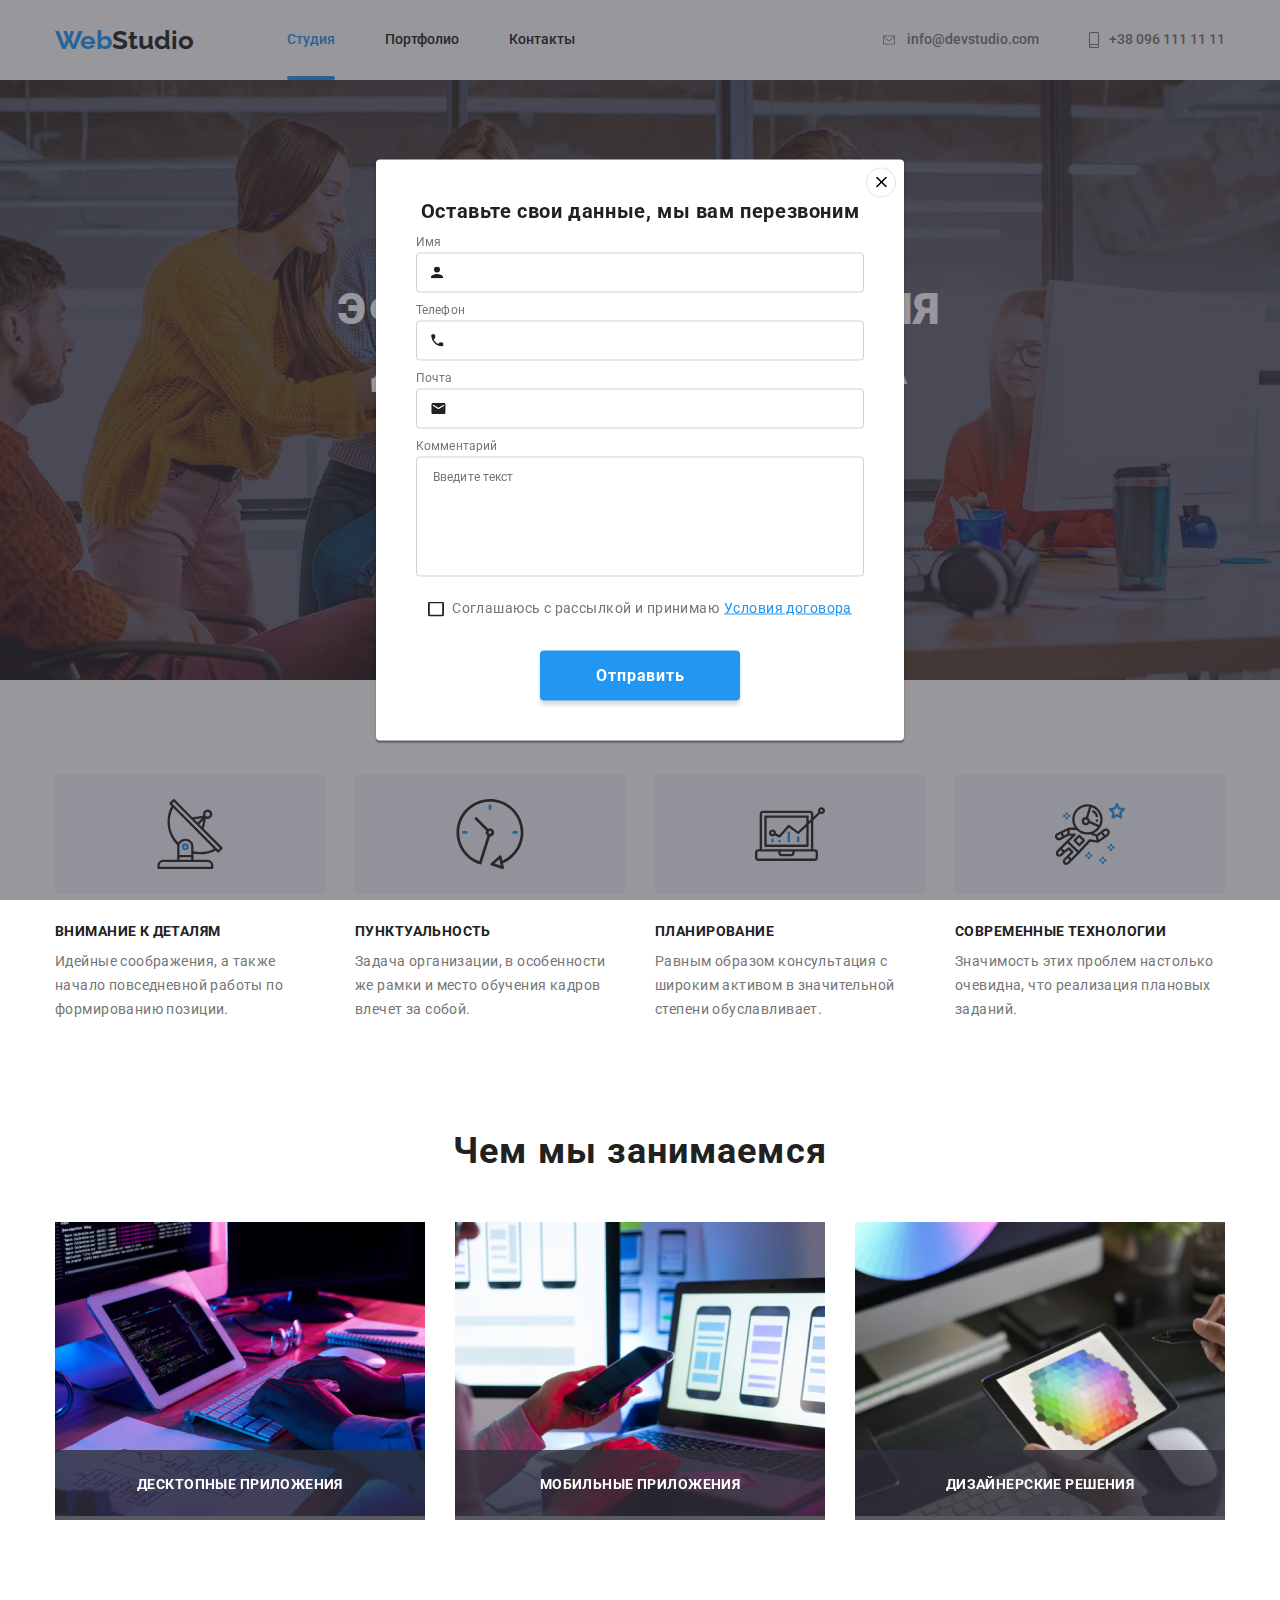
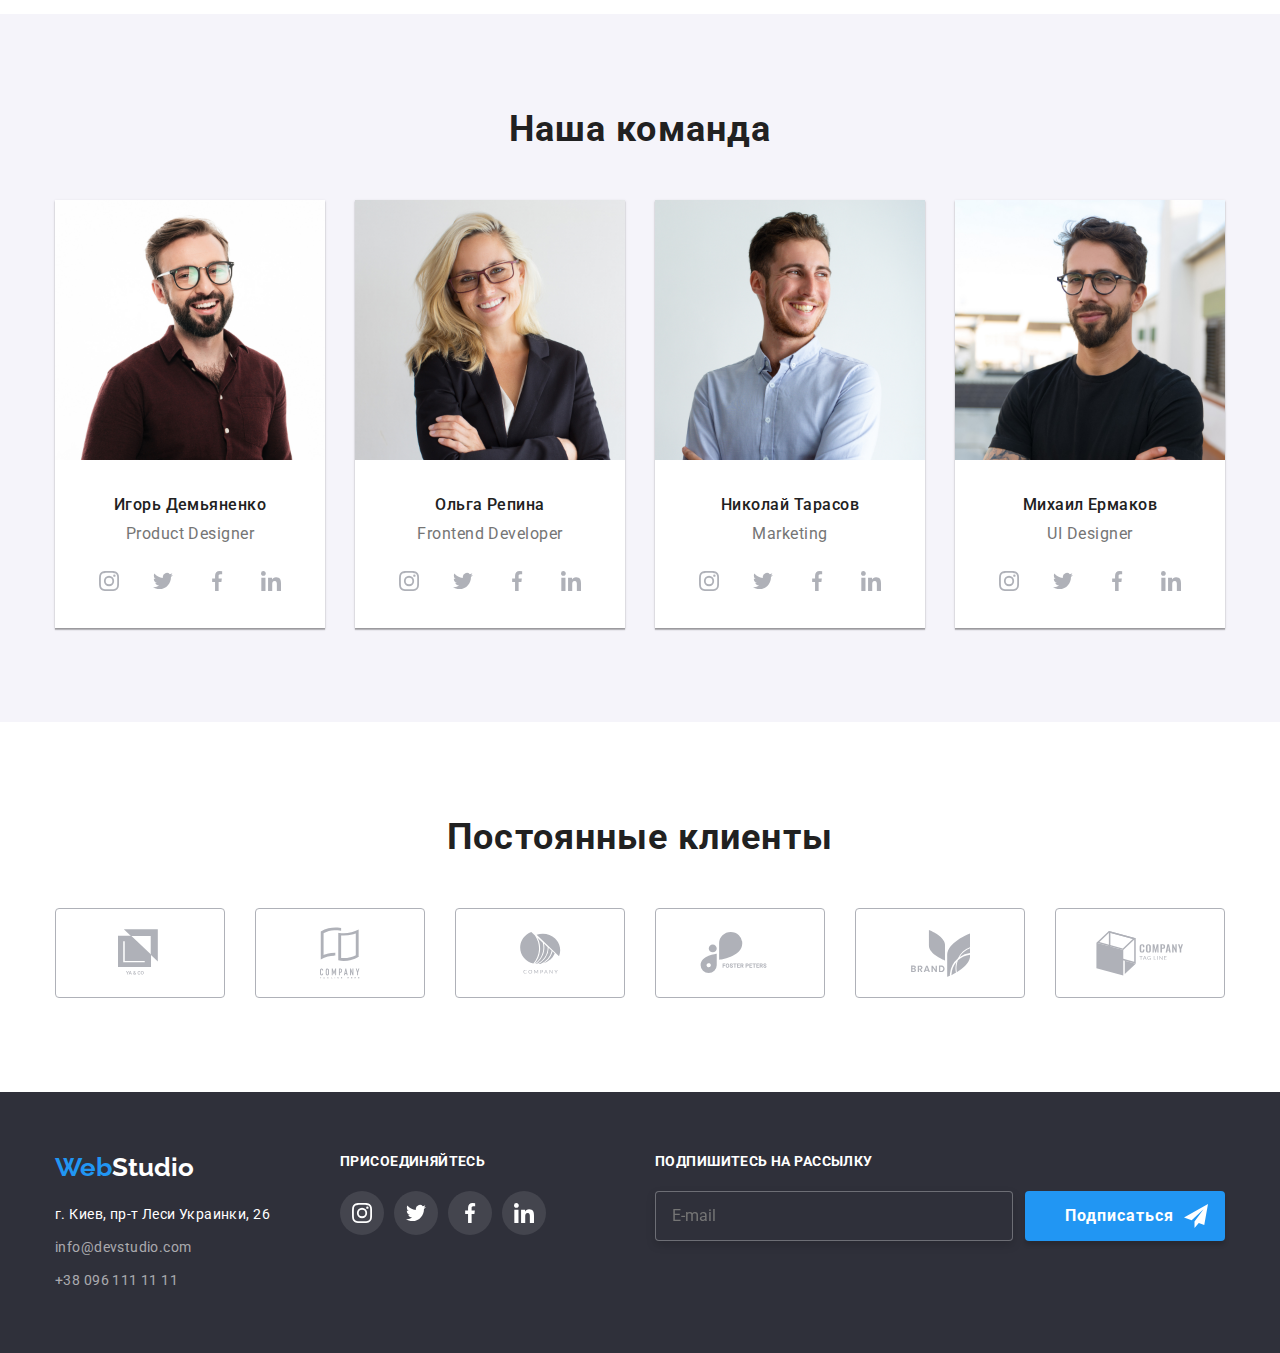
==== commit 65521007: "add finish styles and all svg to form" ====
--- a/index.html
+++ b/index.html
@@ -54,28 +54,46 @@
         <button class="button" href="" data-modal-open>Заказать услугу</button>
         <div class="backdrop" data-modal>
           <div class="modal">
-            <form class="form">
+            <form class="form" autocomplete="off">
               <p class="form-feedback">Оставьте свои данные, мы вам перезвоним</p>
               <div class="form-field">
                 <label for="name">Имя</label>
-                <input type="text" name="name" id="name">
+                <div class="form-input">
+                  <input type="text" class="form-input" name="name" id="name" placeholder=" ">              
+                  <svg class="icon-form" width="12" height="12">
+                    <use href="./images/symbol-defs-1.svg#icon-vector-7"></use>
+                  </svg>
+               </div>
              </div>
              <div class="form-field">
                 <label for="tel">Телефон</label>
-                <input type="tel" name="tel" id="tel">
+                <div class="form-input">
+                <input type="tel" class="form-input" name="tel" id="tel">
+                <svg class="icon-form" width="13" height="13">
+                  <use href="./images/symbol-defs-1.svg#icon-vector-8"></use>
+                </svg>
+                </div>
              </div>
              <div class="form-field">
                <label for="mail">Почта</label>
-               <input type="email" name="mail" id="mail">
+              <div class="form-input">
+               <input type="email" class="form-input" name="mail" id="mail">
+              <svg class="icon-form" width="15" height="12">
+                <use href="./images/symbol-defs-1.svg#icon-vector-6"></use>
+              </svg>
+              </div>
              </div>
              <div class="form-field">
-               <label for="comment">Комментарий</label>
+               <label class="label-comment" for="comment">Комментарий</label>
                <textarea class="comment" name="comment" id="comment" placeholder="Введите текст"></textarea>
              </div>
-             <div class="form-policy">
-                <input type="checkbox" name="policy" id="policy">
-                <label for="policy">Соглашаюсь с рассылкой и принимаю Условия договора</label>
-             </div>
+             <label class="form-policy">
+                <input class="checkbox" type="checkbox" name="policy" id="policy">
+                <span class="policy-checkbox">
+                Соглашаюсь с рассылкой и принимаю 
+                 <a href="">Условия договора</a>
+                </span>
+             </label>
                <button class="form-button" type="submit">Отправить</button>
            </form>
             <button class="button-close" data-modal-close>
--- a/css/style.css
+++ b/css/style.css
@@ -7,6 +7,7 @@
   --social-icon-color: rgb(255, 255, 255, 0.1);
   --overlay-accent-color: rgba(33, 150, 243, 0.9);
   --backdrop-grey-color: rgb(47, 48, 58, 0.5);
+  --form-icon-color: var(--primary-text-color);
 
   /* text */
   --primary-text-color: #212121;
@@ -381,6 +382,8 @@
   transition: transform 250ms cubic-bezier(0.4, 0, 0.2, 1);
 }
 
+/* Form */
+
 .form {
   width: 448px;
   margin: 40px;
@@ -412,11 +415,35 @@
   color: var(--title-text-color);
 }
 
-.form-field input {
+.form-input input {
+  width: 100%;
+  height: 40px;
   margin: 0;
-  padding: 0;
+  padding-left: 42px;
   border: 1px solid rgba(33, 33, 33, 0.2);
   border-radius: 4px;
+  cursor: pointer;
+  outline: transparent;
+}
+
+.form-input input:focus {
+  border: 1px solid var(--accent-color);
+}
+
+.form-input {
+  position: relative;
+}
+
+.icon-form {
+  position: absolute;
+  top: 50%;
+  left: 15px;
+  transform: translateY(-50%);
+  fill: var(--form-icon-color);
+}
+
+.form-input:focus ~ .icon-form {
+  fill: var(--link-accent-color);
 }
 
 textarea {
@@ -424,6 +451,10 @@
   width: 100%;
   border: 1px solid rgba(33, 33, 33, 0.2);
   border-radius: 4px;
+}
+
+.label-comment:focus-within {
+  border: 1px solid var(--accent-color);
 }
 
 .comment {
@@ -438,8 +469,50 @@
 }
 
 .form-policy {
-  margin-top: 20px;
+  display: inline-block;
+  margin-top: 10px;
   margin-bottom: 30px;
+  font-weight: 400;
+  font-size: 14px;
+  line-height: 1.71;
+  letter-spacing: 0.03em;
+  color: var(--title-text-color);
+}
+
+.checkbox {
+  position: absolute;
+  width: 1px;
+  height: 1px;
+  margin: -1px;
+  border: 0;
+  padding: 0;
+  clip: rect(0 0 0 0);
+  overflow: hidden;
+}
+
+.form-policy a {
+  margin-left: 5px;
+  text-decoration: underline;
+  color: var(--accent-color);
+}
+
+.policy-checkbox {
+  display: flex;
+  align-items: center;
+}
+
+.policy-checkbox::before {
+  display: inline-block;
+  content: "";
+  width: 16px;
+  height: 15px;
+  margin-right: 8px;
+  background-image: url(../images/square.svg);
+}
+
+.checkbox:checked + .policy-checkbox::before {
+  background-color: var(--accent-color);
+  background-image: url(../images/check.svg);
 }
 
 .form-button {
@@ -469,6 +542,11 @@
   cursor: pointer;
 }
 
+.button-close:hover,
+.button-close:focus {
+  fill: var(--accent-color);
+}
+
 .list-team-icon {
   display: flex;
   margin-left: 32px;
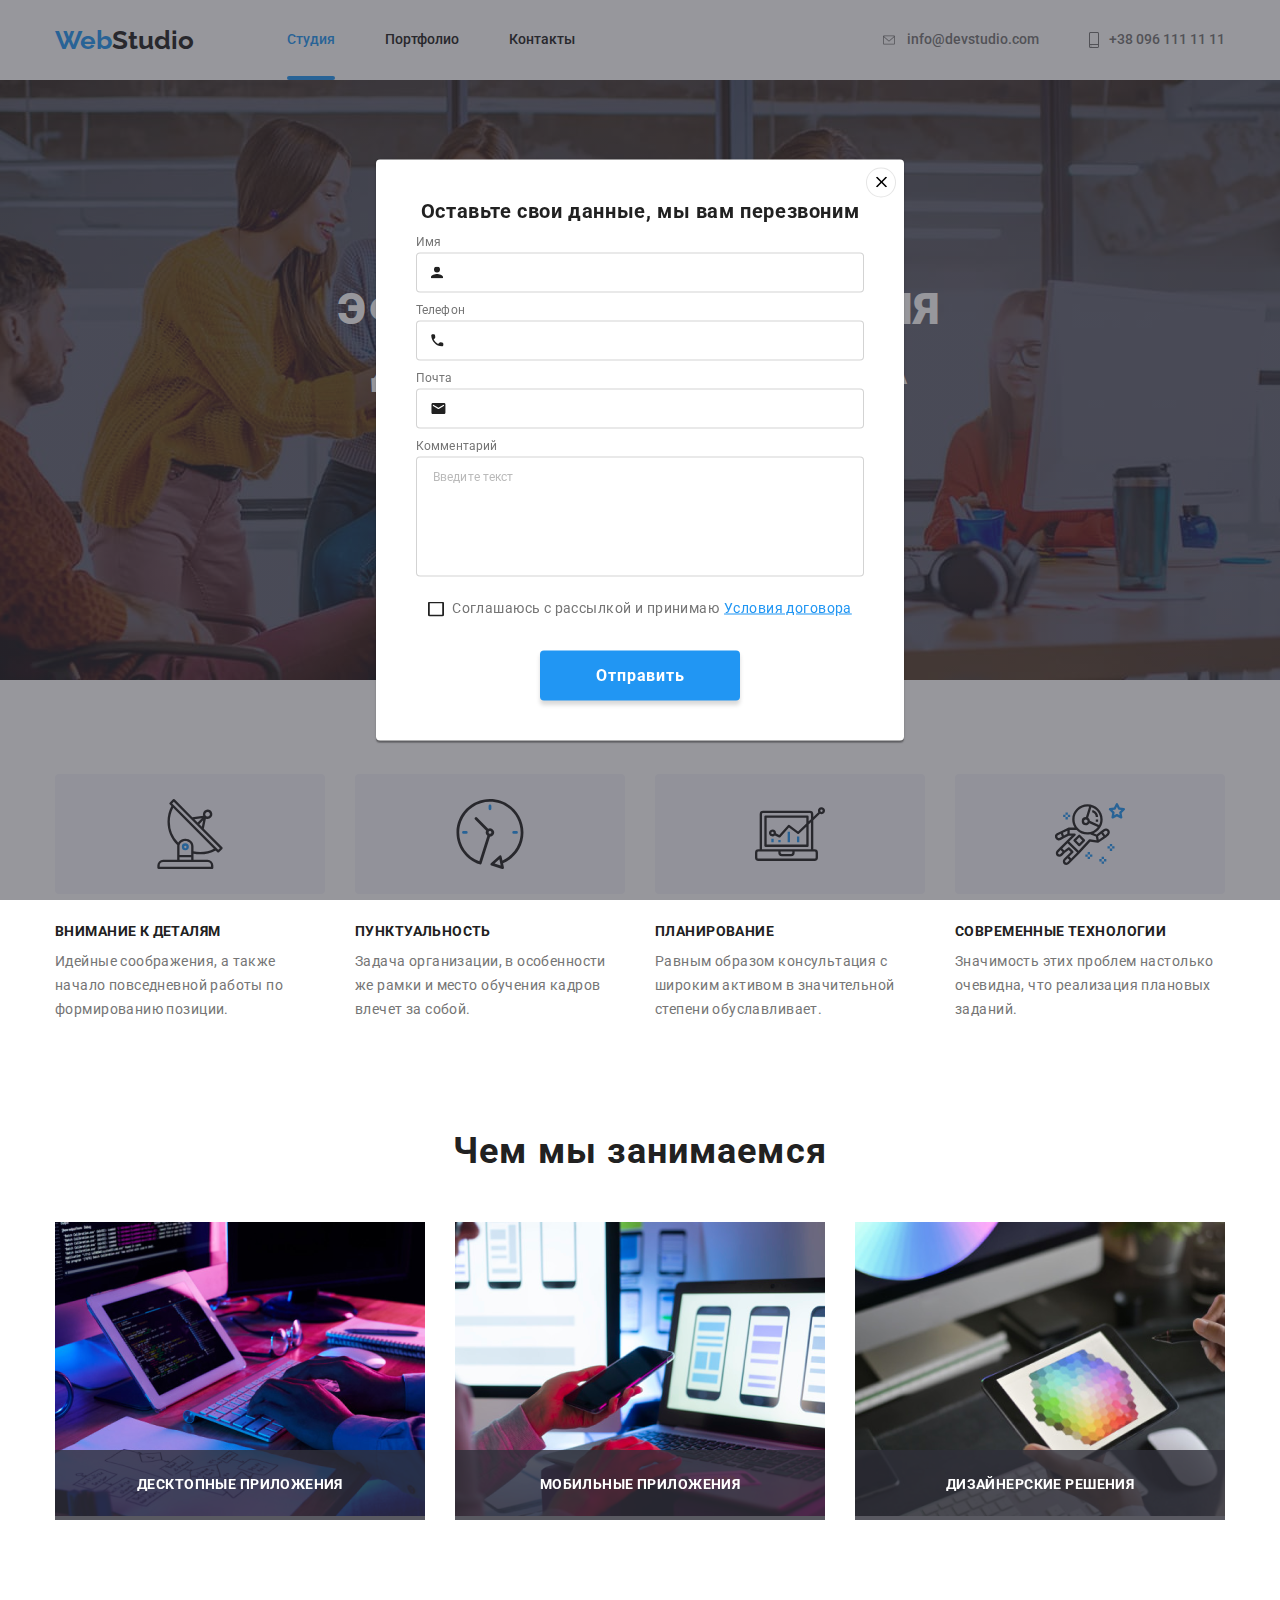
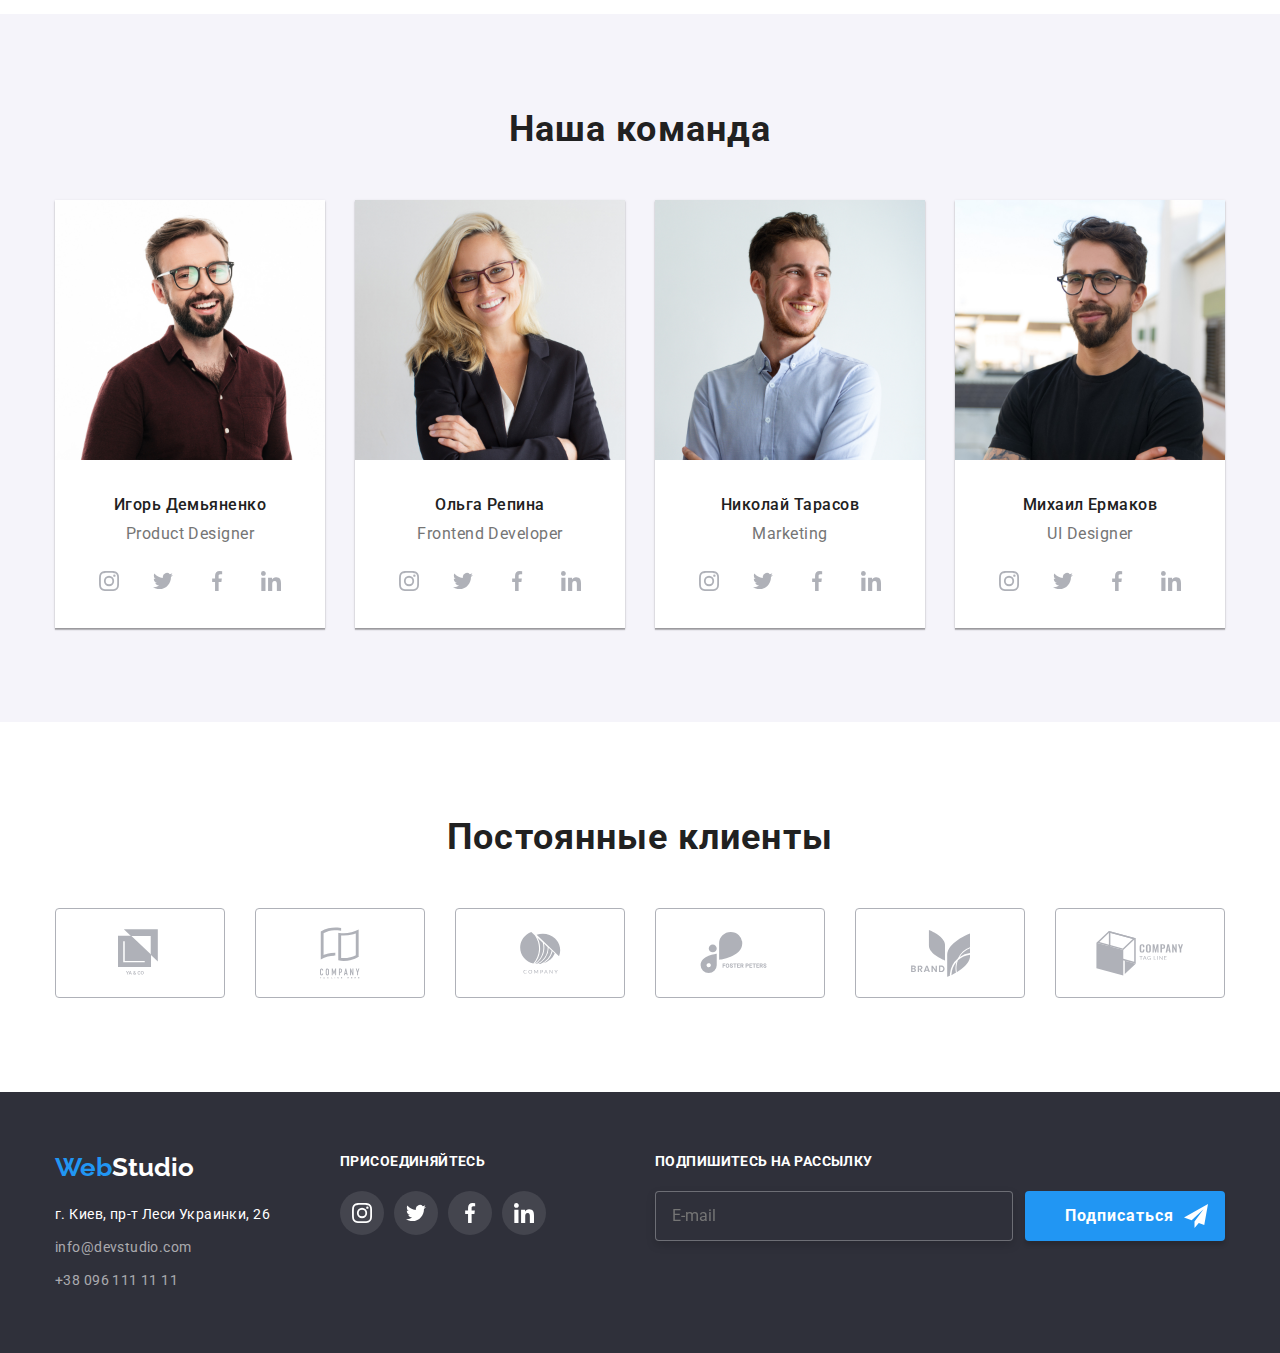
==== commit 6819f55f: "add property transition to styles to form" ====
--- a/index.html
+++ b/index.html
@@ -84,7 +84,7 @@
               </div>
              </div>
              <div class="form-field">
-               <label class="label-comment" for="comment">Комментарий</label>
+               <label for="comment">Комментарий</label>
                <textarea class="comment" name="comment" id="comment" placeholder="Введите текст"></textarea>
              </div>
              <label class="form-policy">
--- a/css/style.css
+++ b/css/style.css
@@ -424,6 +424,7 @@
   border-radius: 4px;
   cursor: pointer;
   outline: transparent;
+  transition: border-color 250ms cubic-bezier(0.4, 0, 0.2, 1);
 }
 
 .form-input input:focus {
@@ -440,6 +441,7 @@
   left: 15px;
   transform: translateY(-50%);
   fill: var(--form-icon-color);
+  transition: fill 250ms cubic-bezier(0.4, 0, 0.2, 1);
 }
 
 .form-input:focus ~ .icon-form {
@@ -451,9 +453,11 @@
   width: 100%;
   border: 1px solid rgba(33, 33, 33, 0.2);
   border-radius: 4px;
-}
-
-.label-comment:focus-within {
+  transition: border-color 250ms cubic-bezier(0.4, 0, 0.2, 1);
+}
+
+.comment:focus {
+  outline: none;
   border: 1px solid var(--accent-color);
 }
 
@@ -465,6 +469,9 @@
   font-size: 12px;
   line-height: 1.17;
   letter-spacing: 0.01em;
+}
+
+.comment::placeholder {
   color: rgba(117, 117, 117, 0.5);
 }
 
@@ -513,6 +520,7 @@
 .checkbox:checked + .policy-checkbox::before {
   background-color: var(--accent-color);
   background-image: url(../images/check.svg);
+  transition: background-color 250ms cubic-bezier(0.4, 0, 0.2, 1);
 }
 
 .form-button {
@@ -540,6 +548,7 @@
   border: 1px solid rgba(0, 0, 0, 0.1);
   border-radius: 50%;
   cursor: pointer;
+  transition: fill 250ms cubic-bezier(0.4, 0, 0.2, 1);
 }
 
 .button-close:hover,
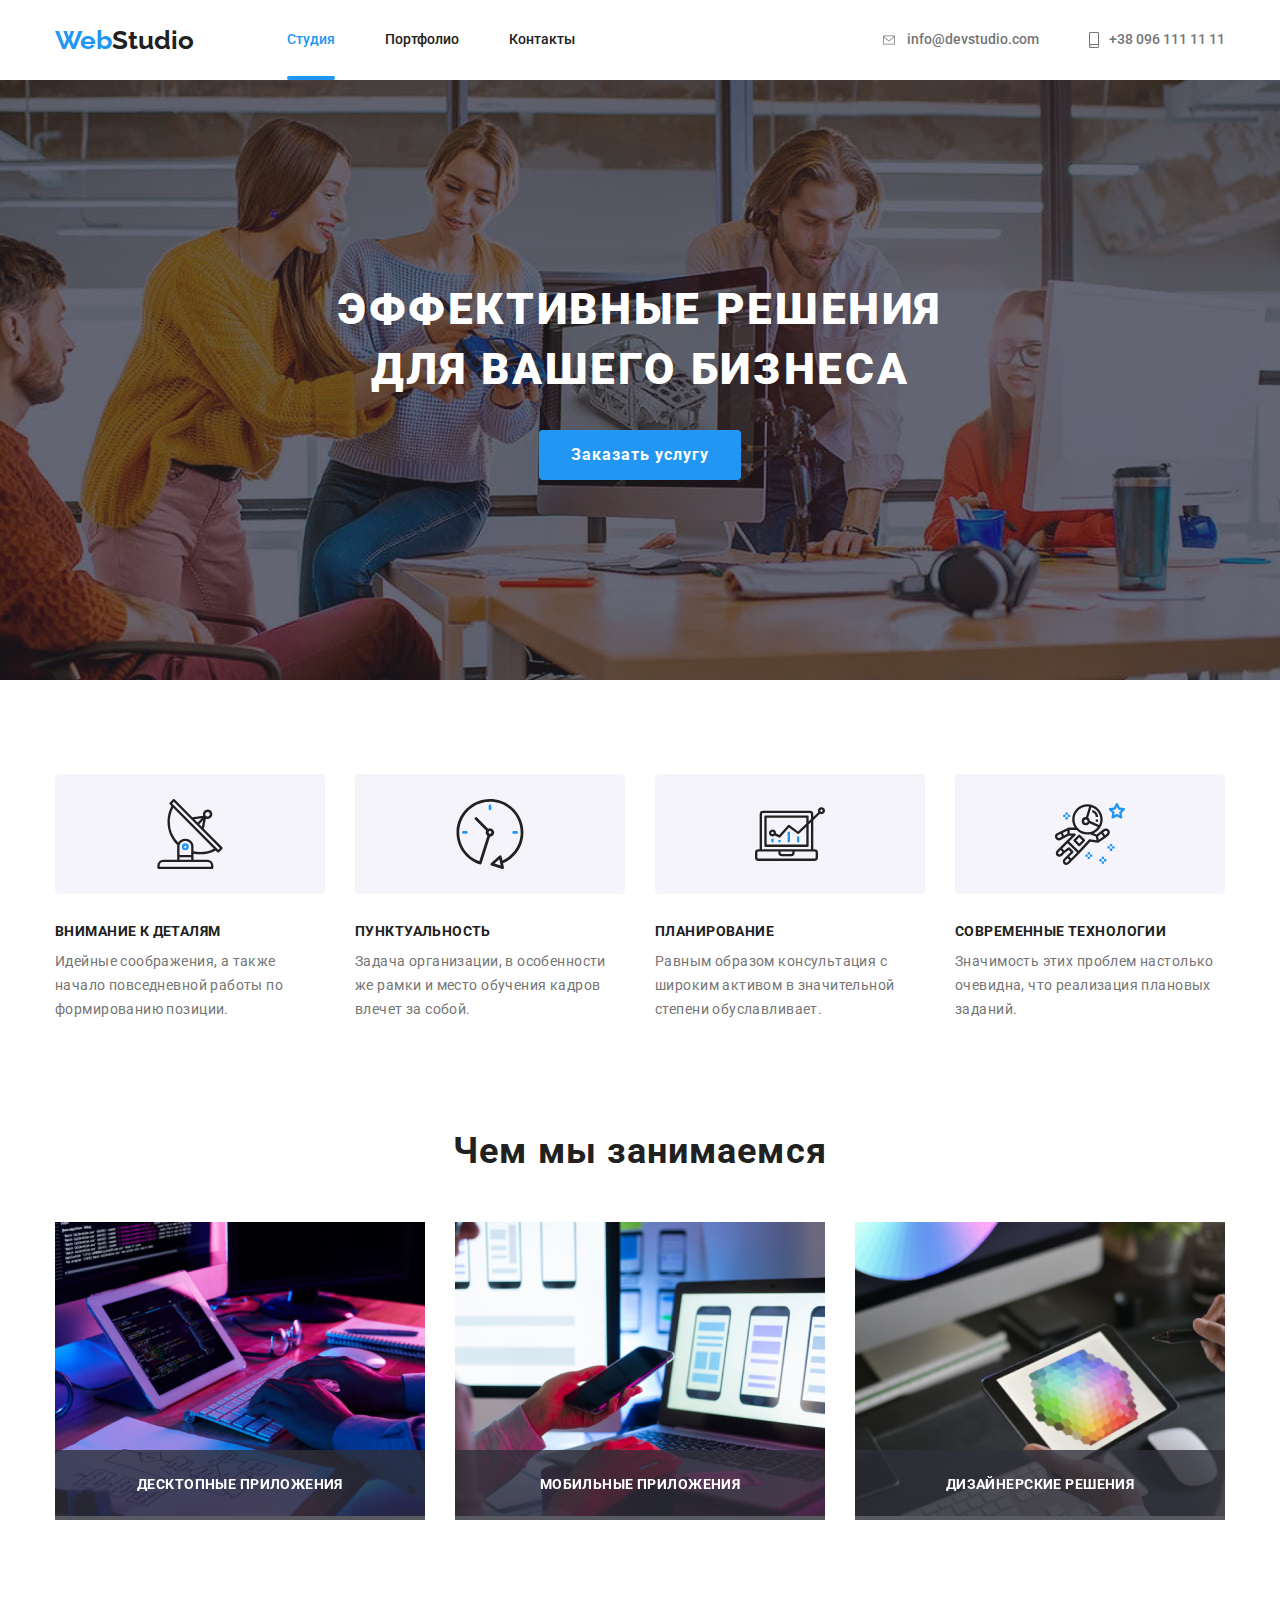
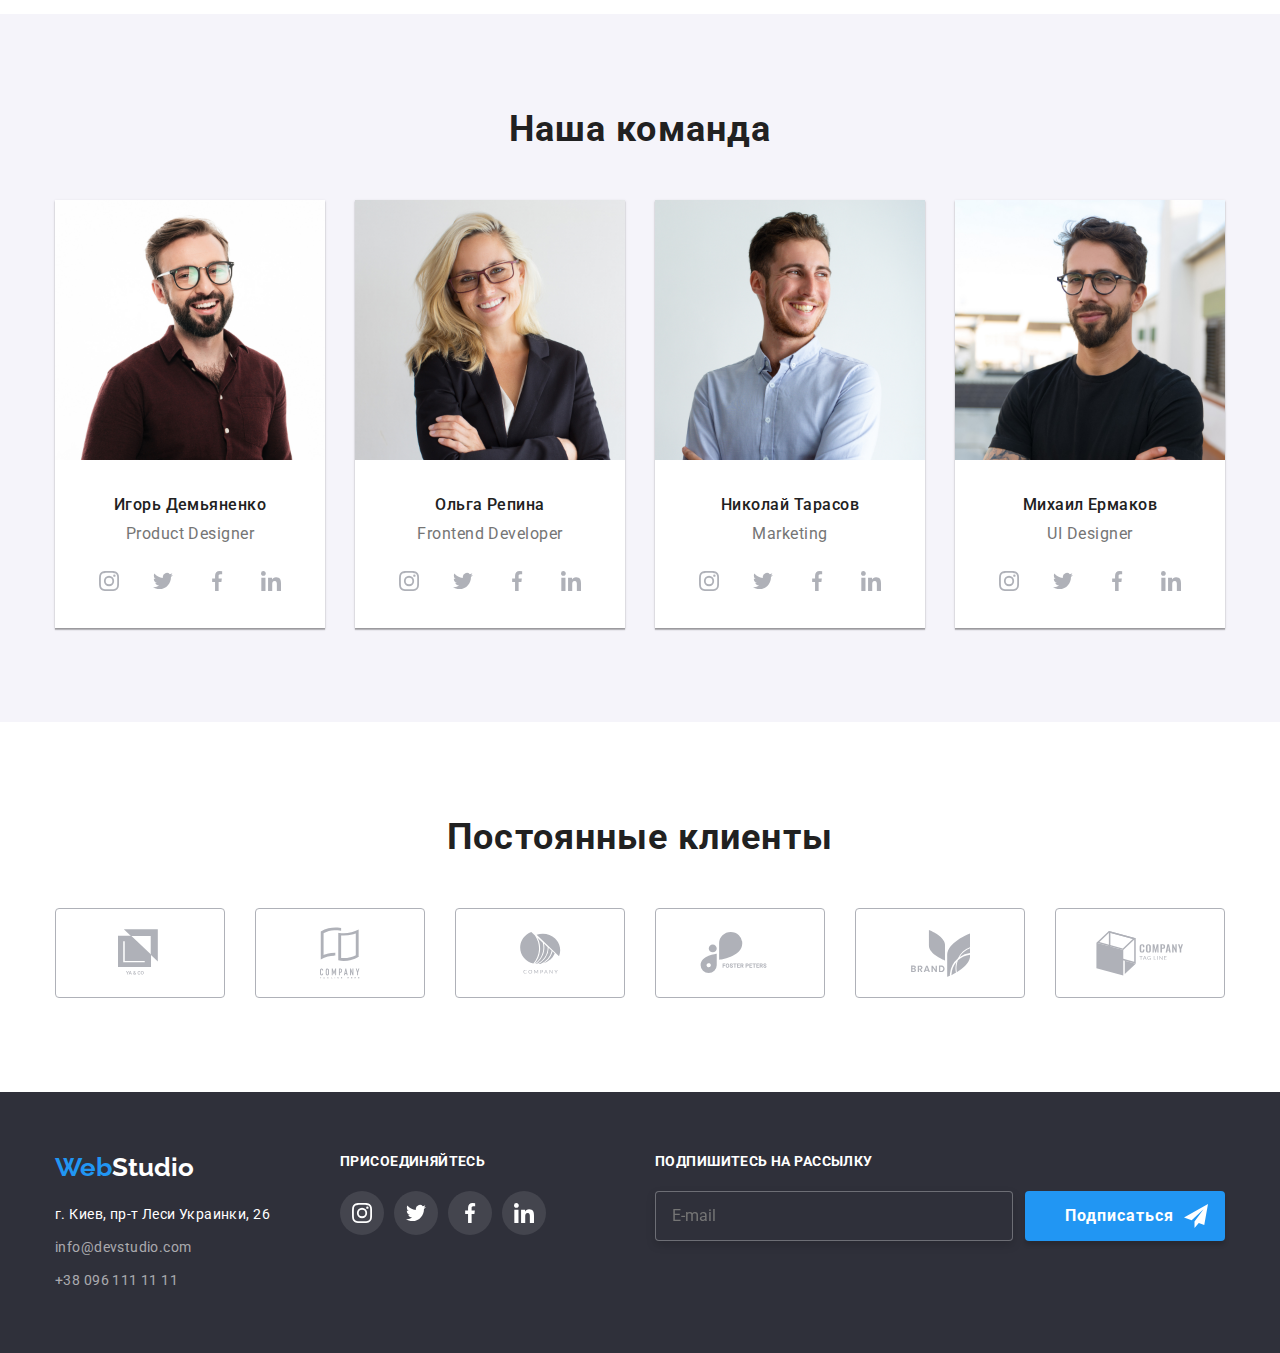
==== commit b1839675: "add class is-hidden to backdrop" ====
--- a/index.html
+++ b/index.html
@@ -51,8 +51,8 @@
       <section class="section-hero">
         <div class="container">
         <h1 class="title-hero">Эффективные решения <br> для вашего бизнеса</h1>
-        <button class="button" href="" data-modal-open>Заказать услугу</button>
-        <div class="backdrop" data-modal>
+        <button class="button" type="button" data-modal-open>Заказать услугу</button>
+        <div class="backdrop is-hidden" data-modal>
           <div class="modal">
             <form class="form" autocomplete="off">
               <p class="form-feedback">Оставьте свои данные, мы вам перезвоним</p>
@@ -423,7 +423,7 @@
           <form class="footer-form">
             <b class="join">Подпишитесь на рассылку</b>
             <div class="form-mail">
-              <input class="footer-input" type="email" name="mail" placeholder="E-mail" id="mail">
+              <input class="footer-input" type="email" name="mail" placeholder="E-mail" id="email">
               <button type="button" class="footer-button">
                 Подписаться
                 <svg class="form-icon">
